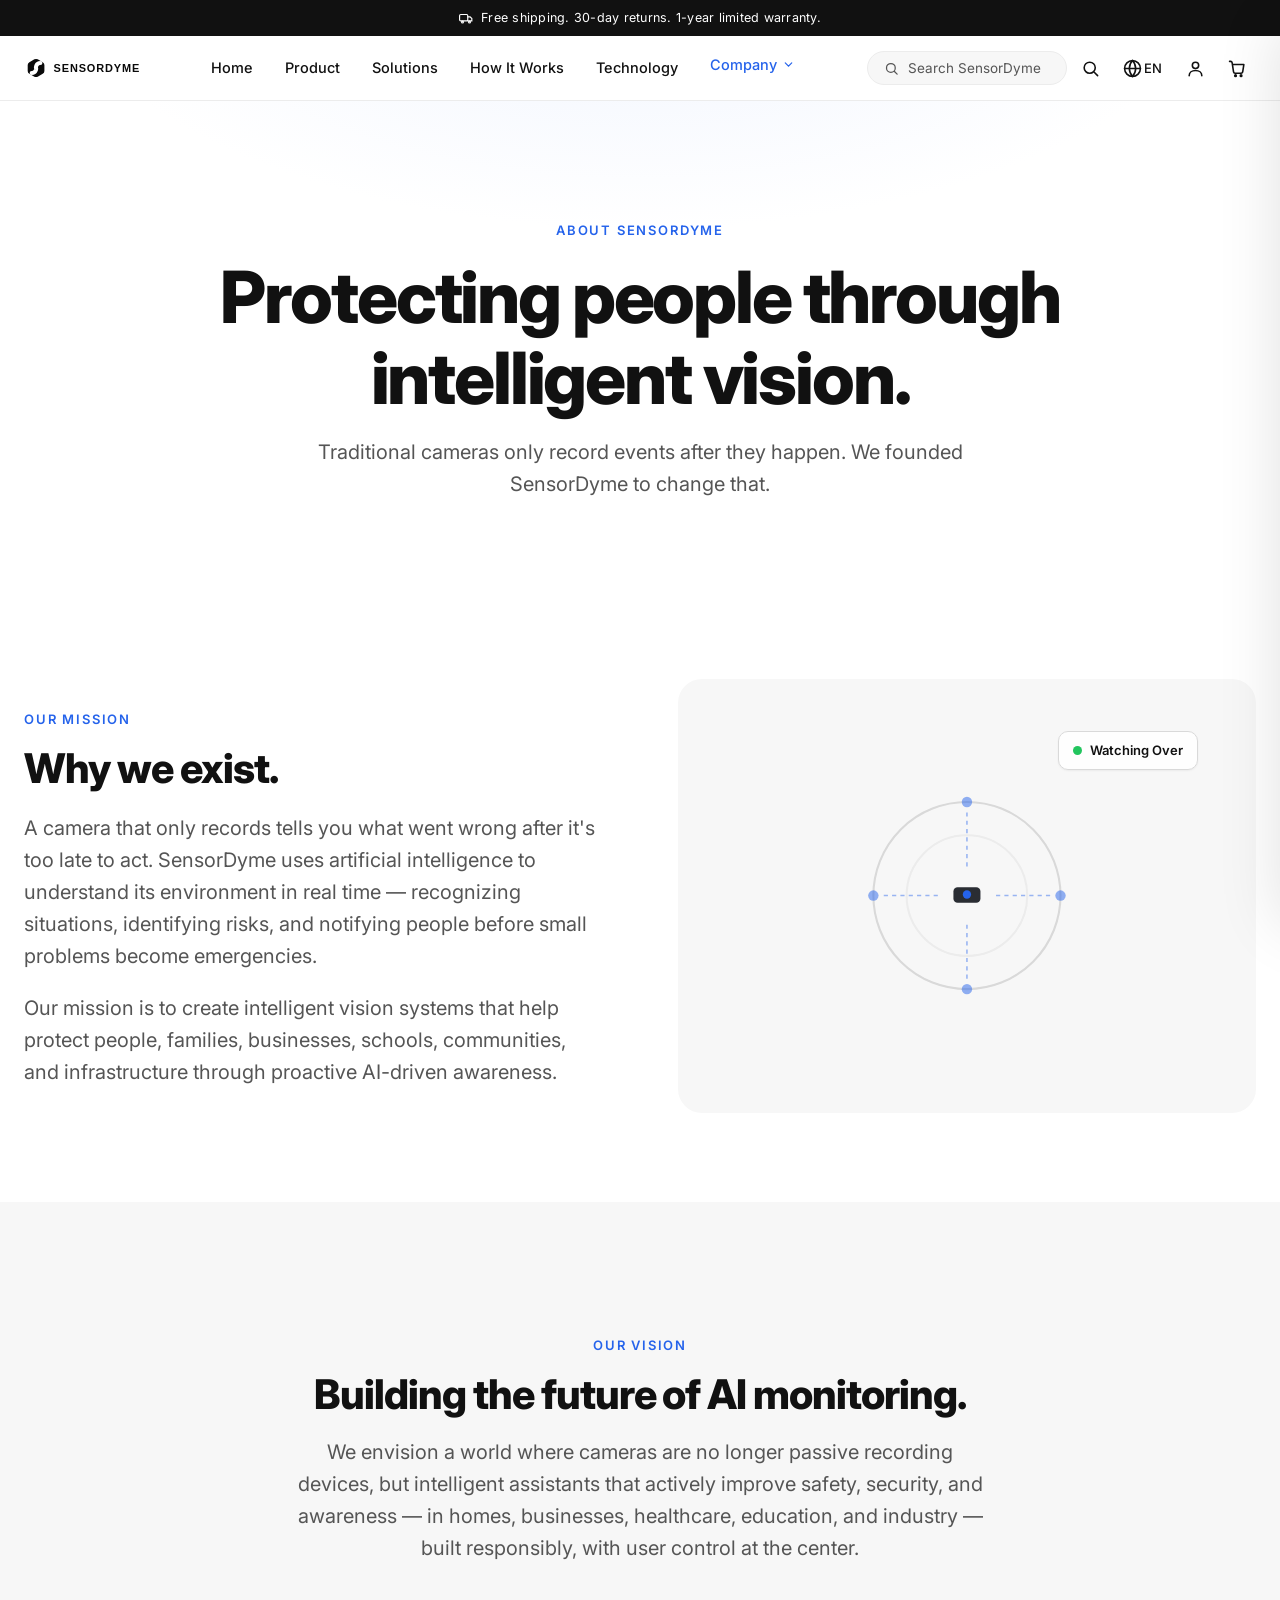
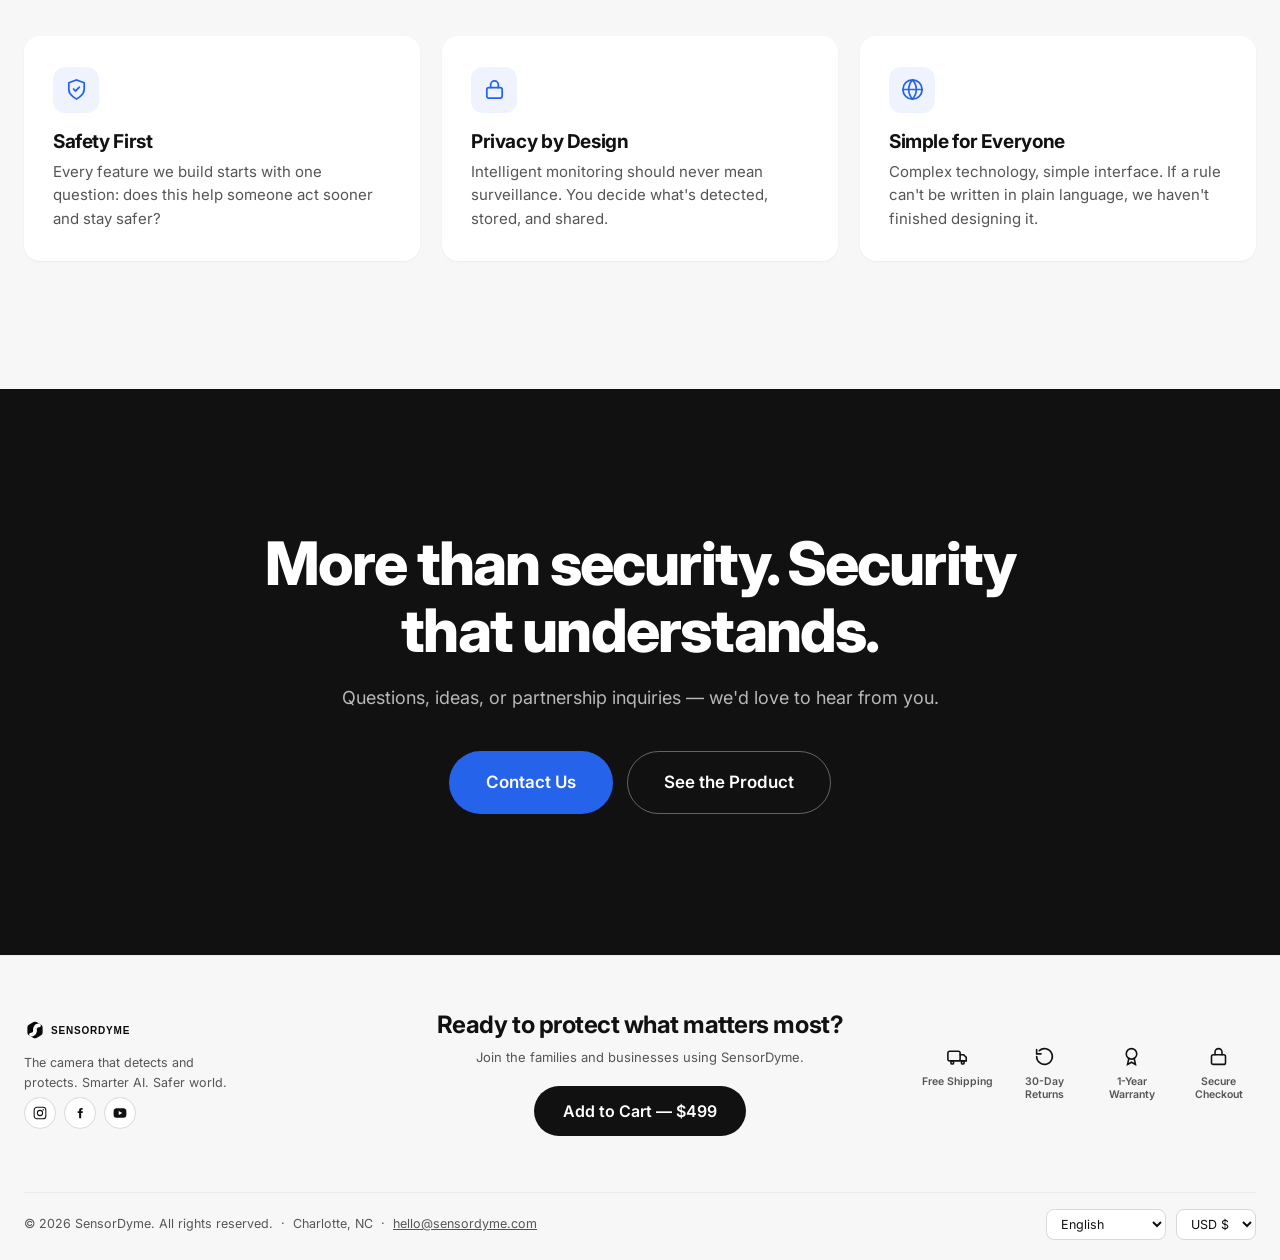
==== about.html @ e4edf5e0 "www" ====
<!doctype html>
<html lang="en">
<head>
<meta charset="UTF-8">
<meta name="viewport" content="width=device-width, initial-scale=1">
<title>About — SensorDyme</title>
<meta name="description" content="SensorDyme's mission: protecting people through intelligent vision. Why we exist, the problems we solve, and our vision for safer environments powered by AI.">
<meta name="theme-color" content="#FFFFFF">
<link rel="icon" href="assets/logo-mark.svg" type="image/svg+xml">
<link rel="preconnect" href="https://fonts.googleapis.com">
<link rel="preconnect" href="https://fonts.gstatic.com" crossorigin>
<link href="https://fonts.googleapis.com/css2?family=Inter:wght@400;500;600;700;800&display=swap" rel="stylesheet">
<link rel="stylesheet" href="css/style.css">
</head>
<body>

<a class="skip-link" href="#main">Skip to content</a>

<header class="nav" id="nav">
  <div class="announce">
    <svg viewBox="0 0 24 24" fill="none" stroke="currentColor" stroke-width="2" stroke-linecap="round"><rect x="1" y="6" width="14" height="11" rx="2"/><path d="M15 10h4l3 3v4h-7"/><circle cx="6" cy="19" r="1.6"/><circle cx="18" cy="19" r="1.6"/></svg>
    <span>Free shipping. 30-day returns. 1-year limited warranty.</span>
  </div>
  <div class="container nav__inner">
    <a class="nav__logo" href="index.html" aria-label="SensorDyme home"><img src="assets/logo.svg" alt="SensorDyme"></a>
    <nav class="nav__links" aria-label="Primary">
      <a class="nav__link" href="index.html">Home</a>
      <a class="nav__link" href="product.html">Product</a>
      <a class="nav__link" href="solutions.html">Solutions</a>
      <a class="nav__link" href="index.html#how-it-works">How It Works</a>
      <a class="nav__link" href="product.html#technology">Technology</a>
      <div class="dropdown">
        <button class="nav__link is-active" type="button" aria-haspopup="true" aria-expanded="false">Company
          <svg viewBox="0 0 24 24" fill="none" stroke="currentColor" stroke-width="2.2" stroke-linecap="round"><path d="m6 9 6 6 6-6"/></svg>
        </button>
        <div class="dropdown__menu" role="menu">
          <a href="about.html" role="menuitem">About</a>
          <a href="mailto:hello@sensordyme.com" role="menuitem">Contact</a>
          <span>Careers — coming soon</span>
          <span>Press — coming soon</span>
        </div>
      </div>
    </nav>
    <div class="nav__actions">
      <button class="nav-search" id="navSearchField" type="button" aria-label="Search SensorDyme">
        <svg viewBox="0 0 24 24" fill="none" stroke="currentColor" stroke-width="2" stroke-linecap="round"><circle cx="11" cy="11" r="7"/><path d="m21 21-4.3-4.3"/></svg>
        Search SensorDyme
      </button>
      <button class="icon-btn" id="searchOpen" aria-label="Search" title="Search (Ctrl+K)">
        <svg viewBox="0 0 24 24" fill="none" stroke="currentColor" stroke-width="2" stroke-linecap="round"><circle cx="11" cy="11" r="7"/><path d="m21 21-4.3-4.3"/></svg>
      </button>
      <div class="nav__lang-wrap">
        <button class="icon-btn" id="langBtn" style="width:auto;padding:0 10px;border-radius:999px" aria-label="Choose language" aria-haspopup="true" aria-expanded="false">
          <svg viewBox="0 0 24 24" fill="none" stroke="currentColor" stroke-width="2" stroke-linecap="round"><circle cx="12" cy="12" r="10"/><path d="M2 12h20"/><path d="M12 2a15.3 15.3 0 0 1 4 10 15.3 15.3 0 0 1-4 10 15.3 15.3 0 0 1-4-10 15.3 15.3 0 0 1 4-10z"/></svg>
          <span class="nav__lang-label" id="langLabel">EN</span>
        </button>
        <div class="lang-menu" id="langMenu" role="menu"></div>
      </div>
      <a class="icon-btn" href="mailto:hello@sensordyme.com?subject=Account%20Access" aria-label="Account" title="Sign in — coming soon">
        <svg viewBox="0 0 24 24" fill="none" stroke="currentColor" stroke-width="2" stroke-linecap="round"><circle cx="12" cy="8" r="4"/><path d="M4 21c0-4 3.6-6.5 8-6.5s8 2.5 8 6.5"/></svg>
      </a>
      <button class="icon-btn" id="cartOpen" aria-label="Shopping cart">
        <svg viewBox="0 0 24 24" fill="none" stroke="currentColor" stroke-width="2" stroke-linecap="round" stroke-linejoin="round"><path d="M6 7h14l-1.5 9.5a2 2 0 0 1-2 1.5H9a2 2 0 0 1-2-1.7L5.2 4.6A2 2 0 0 0 3.3 3H2"/><circle cx="9.5" cy="21" r="1"/><circle cx="16.5" cy="21" r="1"/></svg>
        <span class="cart-count" id="cartCount">0</span>
      </button>
      <button class="nav__toggle" aria-expanded="false" aria-controls="navMobile" aria-label="Toggle menu"><span></span><span></span><span></span></button>
    </div>
  </div>
  <div class="nav__mobile" id="navMobile">
    <div class="container nav__mobile-inner">
      <a class="nav__link" href="index.html">Home</a>
      <a class="nav__link" href="product.html">Product</a>
      <a class="nav__link" href="solutions.html">Solutions</a>
      <a class="nav__link" href="index.html#how-it-works">How It Works</a>
      <a class="nav__link" href="product.html#technology">Technology</a>
      <a class="nav__link" href="about.html">About</a>
      <button class="btn btn--primary" data-add-to-cart>Add to Cart — $499</button>
    </div>
  </div>
</header>

<!-- Search overlay -->
<div class="search-overlay" id="searchOverlay" role="dialog" aria-modal="true" aria-label="Search">
  <button class="icon-btn search-close" id="searchClose" aria-label="Close search">
    <svg viewBox="0 0 24 24" fill="none" stroke="currentColor" stroke-width="2" stroke-linecap="round"><path d="M18 6 6 18M6 6l12 12"/></svg>
  </button>
  <div class="search-box">
    <div class="search-box__field">
      <svg viewBox="0 0 24 24" fill="none" stroke="currentColor" stroke-width="2" stroke-linecap="round"><circle cx="11" cy="11" r="7"/><path d="m21 21-4.3-4.3"/></svg>
      <input type="search" id="searchInput" placeholder="Search SensorDyme" autocomplete="off">
    </div>
    <p class="search-box__hint">Tip: press <kbd>Ctrl</kbd> + <kbd>K</kbd> anywhere to search, <kbd>Esc</kbd> to close.</p>
    <div class="search-results" id="searchResults"></div>
  </div>
</div>

<!-- Cart drawer -->
<div class="cart-backdrop" id="cartBackdrop"></div>
<aside class="cart-drawer" id="cartDrawer" role="dialog" aria-modal="true" aria-label="Shopping cart">
  <div class="cart-drawer__head">
    <h2>Your Cart</h2>
    <button class="icon-btn" id="cartClose" aria-label="Close cart">
      <svg viewBox="0 0 24 24" fill="none" stroke="currentColor" stroke-width="2" stroke-linecap="round"><path d="M18 6 6 18M6 6l12 12"/></svg>
    </button>
  </div>
  <div class="cart-drawer__body" id="cartBody"></div>
  <div class="cart-drawer__foot" id="cartFoot"></div>
</aside>

<main id="main">

  <section class="page-hero">
    <div class="container">
      <span class="eyebrow">About SensorDyme</span>
      <h1 class="display">Protecting people through intelligent&nbsp;vision.</h1>
      <p class="section-sub" style="margin-inline:auto">Traditional cameras only record events after they happen. We founded SensorDyme to change that.</p>
    </div>
  </section>

  <section class="section section--tight" id="mission">
    <div class="container split">
      <div class="fade-up">
        <span class="eyebrow">Our Mission</span>
        <h2 class="section-title" style="font-size:clamp(28px,3.2vw,42px)">Why we exist.</h2>
        <p class="section-sub">A camera that only records tells you what went wrong after it's too late to act. SensorDyme uses artificial intelligence to understand its environment in real time — recognizing situations, identifying risks, and notifying people before small problems become emergencies.</p>
        <p class="section-sub">Our mission is to create intelligent vision systems that help protect people, families, businesses, schools, communities, and infrastructure through proactive AI-driven awareness.</p>
      </div>
      <div class="split__media fade-up">
        <div class="scene-ph">
          <svg viewBox="0 0 400 280" fill="none" aria-hidden="true">
            <circle cx="200" cy="140" r="90" stroke="#D9D9D9" stroke-width="2"/>
            <circle cx="200" cy="140" r="58" stroke="#ECECEC" stroke-width="2"/>
            <rect x="187" y="132" width="26" height="15" rx="4" fill="#2A2D33"/>
            <circle cx="200" cy="139" r="4" fill="#2563EB"/>
            <circle cx="200" cy="50" r="5" fill="#2563EB" opacity="0.5"/>
            <circle cx="290" cy="140" r="5" fill="#2563EB" opacity="0.5"/>
            <circle cx="200" cy="230" r="5" fill="#2563EB" opacity="0.5"/>
            <circle cx="110" cy="140" r="5" fill="#2563EB" opacity="0.5"/>
            <path d="M200 60v55M280 140h-55M200 220v-55M120 140h55" stroke="#2563EB" stroke-width="1.5" stroke-dasharray="4 4" opacity="0.45"/>
          </svg>
          <span class="scene-ph__chip" style="top:12%;right:10%"><span class="ai-chip__dot"></span> Watching Over</span>
        </div>
      </div>
    </div>
  </section>

  <section class="section section--alt" id="vision">
    <div class="container">
      <div class="section-header section-header--center fade-up">
        <span class="eyebrow">Our Vision</span>
        <h2 class="section-title" style="font-size:clamp(28px,3.2vw,42px)">Building the future of AI&nbsp;monitoring.</h2>
        <p class="section-sub">We envision a world where cameras are no longer passive recording devices, but intelligent assistants that actively improve safety, security, and awareness — in homes, businesses, healthcare, education, and industry — built responsibly, with user control at the center.</p>
      </div>
      <div class="grid grid--3" data-stagger>
        <article class="card fade-up">
          <div class="card__icon"><svg viewBox="0 0 24 24" fill="none" stroke="currentColor" stroke-width="1.8" stroke-linecap="round"><path d="M12 22s8-4 8-10V5l-8-3-8 3v7c0 6 8 10 8 10Z"/><path d="m9 11.5 2 2 4-4"/></svg></div>
          <h3>Safety First</h3>
          <p>Every feature we build starts with one question: does this help someone act sooner and stay safer?</p>
        </article>
        <article class="card fade-up">
          <div class="card__icon"><svg viewBox="0 0 24 24" fill="none" stroke="currentColor" stroke-width="1.8" stroke-linecap="round"><rect x="4" y="10" width="16" height="11" rx="2"/><path d="M8 10V7a4 4 0 0 1 8 0v3"/></svg></div>
          <h3>Privacy by Design</h3>
          <p>Intelligent monitoring should never mean surveillance. You decide what's detected, stored, and shared.</p>
        </article>
        <article class="card fade-up">
          <div class="card__icon"><svg viewBox="0 0 24 24" fill="none" stroke="currentColor" stroke-width="1.8" stroke-linecap="round"><circle cx="12" cy="12" r="10"/><path d="M2 12h20M12 2a15.3 15.3 0 0 1 4 10 15.3 15.3 0 0 1-4 10 15.3 15.3 0 0 1-4-10 15.3 15.3 0 0 1 4-10z"/></svg></div>
          <h3>Simple for Everyone</h3>
          <p>Complex technology, simple interface. If a rule can't be written in plain language, we haven't finished designing it.</p>
        </article>
      </div>
    </div>
  </section>

  <section class="final-cta">
    <div class="container">
      <h2 class="fade-up">More than security. Security that&nbsp;understands.</h2>
      <p class="fade-up">Questions, ideas, or partnership inquiries — we'd love to hear from you.</p>
      <div class="final-cta__actions fade-up">
        <a class="btn btn--primary btn--lg" href="mailto:hello@sensordyme.com">Contact Us</a>
        <a class="btn btn--outline btn--lg" href="product.html">See the Product</a>
      </div>
    </div>
  </section>

</main>

<footer class="footer2">
  <div class="container">
    <div class="footer2__main">
      <div class="footer2__brand">
        <img src="assets/logo.svg" alt="SensorDyme">
        <p>The camera that detects and protects. Smarter AI. Safer world.</p>
        <div class="footer2__social">
          <a href="https://www.instagram.com/sensordyme/" target="_blank" rel="noopener" aria-label="Instagram">
            <svg viewBox="0 0 24 24" fill="none" stroke="currentColor" stroke-width="1.8"><rect x="2" y="2" width="20" height="20" rx="5"/><circle cx="12" cy="12" r="4.5"/><circle cx="17.5" cy="6.5" r="1.2" fill="currentColor" stroke="none"/></svg>
          </a>
          <a href="https://www.facebook.com/profile.php?id=61591910370340" target="_blank" rel="noopener" aria-label="Facebook">
            <svg viewBox="0 0 24 24" fill="currentColor"><path d="M14 9h3l-.5 3H14v9h-3.5v-9H8V9h2.5V7.3C10.5 4.9 11.9 3.5 14.2 3.5c1 0 2 .1 2.3.2v2.8H15c-1 0-1 .5-1 1.3V9z"/></svg>
          </a>
          <a href="#" aria-label="YouTube (coming soon)" title="Coming soon" onclick="return false">
            <svg viewBox="0 0 24 24" fill="currentColor"><path d="M23 12s0-3.8-.5-5.5a2.8 2.8 0 0 0-2-2C18.8 4 12 4 12 4s-6.8 0-8.5.5a2.8 2.8 0 0 0-2 2C1 8.2 1 12 1 12s0 3.8.5 5.5a2.8 2.8 0 0 0 2 2c1.7.5 8.5.5 8.5.5s6.8 0 8.5-.5a2.8 2.8 0 0 0 2-2c.5-1.7.5-5.5.5-5.5zM9.8 15.5v-7l6 3.5-6 3.5z"/></svg>
          </a>
        </div>
      </div>
      <div class="footer2__cta">
        <h3>Ready to protect what matters most?</h3>
        <p>Join the families and businesses using SensorDyme.</p>
        <button class="btn btn--dark" data-add-to-cart>Add to Cart — $499</button>
      </div>
      <div class="perks">
        <div><svg viewBox="0 0 24 24" fill="none" stroke="currentColor" stroke-width="1.8" stroke-linecap="round"><rect x="1" y="6" width="14" height="11" rx="2"/><path d="M15 10h4l3 3v4h-7"/><circle cx="6" cy="19" r="1.6"/><circle cx="18" cy="19" r="1.6"/></svg> Free Shipping</div>
        <div><svg viewBox="0 0 24 24" fill="none" stroke="currentColor" stroke-width="1.8" stroke-linecap="round"><path d="M3 12a9 9 0 1 0 3-6.7"/><path d="M3 4v5h5"/></svg> 30-Day Returns</div>
        <div><svg viewBox="0 0 24 24" fill="none" stroke="currentColor" stroke-width="1.8" stroke-linecap="round"><circle cx="12" cy="9" r="6"/><path d="m9 14-1.5 7L12 18.5 16.5 21 15 14"/></svg> 1-Year Warranty</div>
        <div><svg viewBox="0 0 24 24" fill="none" stroke="currentColor" stroke-width="1.8" stroke-linecap="round"><rect x="4" y="10" width="16" height="11" rx="2"/><path d="M8 10V7a4 4 0 0 1 8 0v3"/></svg> Secure Checkout</div>
      </div>
    </div>
    <div class="footer2__bottom">
      <span>&copy; 2026 SensorDyme. All rights reserved. &nbsp;·&nbsp; Charlotte, NC &nbsp;·&nbsp; <a href="mailto:hello@sensordyme.com" style="text-decoration:underline">hello@sensordyme.com</a></span>
      <div class="footer2__selects">
        <select id="footerLang" aria-label="Language"></select>
        <select aria-label="Currency"><option>USD $</option></select>
      </div>
    </div>
  </div>
</footer>

<script src="js/main.js"></script>
</body>
</html>
---- css/style.css ----
/* ============================================================
   SensorDyme — Design System
   White, minimal, Apple-inspired. Inter. Accent #2563EB.
   ============================================================ */

:root {
  --bg: #FFFFFF;
  --bg-alt: #F7F7F7;
  --gray-light: #ECECEC;
  --border: #D9D9D9;
  --text: #111111;
  --text-2: #555555;
  --accent: #2563EB;
  --accent-soft: rgba(37, 99, 235, 0.08);
  --success: #22C55E;
  --warning: #F59E0B;
  --danger: #EF4444;

  --font: 'Inter', 'SF Pro Display', 'Helvetica Neue', Arial, sans-serif;

  --radius-sm: 10px;
  --radius: 16px;
  --radius-lg: 24px;

  --shadow-sm: 0 1px 2px rgba(17, 17, 17, 0.05);
  --shadow: 0 10px 30px rgba(17, 17, 17, 0.08);
  --shadow-lg: 0 24px 60px rgba(17, 17, 17, 0.12);

  --nav-h: 100px; /* announcement bar (36px) + nav row (64px) */
  --container: 1240px;

  --ease: cubic-bezier(0.22, 1, 0.36, 1);
}

* { margin: 0; padding: 0; box-sizing: border-box; }

html { scroll-behavior: smooth; }

body {
  font-family: var(--font);
  background: var(--bg);
  color: var(--text);
  font-size: 18px;
  line-height: 1.6;
  -webkit-font-smoothing: antialiased;
  text-rendering: optimizeLegibility;
}

img, svg, video, canvas { max-width: 100%; display: block; }

a { color: inherit; text-decoration: none; }
a:focus-visible, button:focus-visible, input:focus-visible {
  outline: 2px solid var(--accent);
  outline-offset: 3px;
  border-radius: 4px;
}

button { font-family: inherit; cursor: pointer; }
input, select, textarea { font-family: inherit; font-size: 16px; }

.container {
  width: min(var(--container), 100% - 48px);
  margin-inline: auto;
}

.skip-link {
  position: absolute; left: -9999px; top: 0;
  background: var(--text); color: #fff;
  padding: 10px 18px; border-radius: 0 0 8px 0; z-index: 300;
}
.skip-link:focus { left: 0; }

/* ------------------------------------------------------------
   Typography
   ------------------------------------------------------------ */

h1, h2, h3, h4 { font-weight: 700; line-height: 1.12; letter-spacing: -0.02em; }

.display {
  font-size: clamp(44px, 6.5vw, 72px);
  font-weight: 800;
  letter-spacing: -0.03em;
}

.section-title {
  font-size: clamp(34px, 4.5vw, 56px);
  font-weight: 800;
  letter-spacing: -0.025em;
}

.section-sub {
  color: var(--text-2);
  font-size: clamp(17px, 1.6vw, 20px);
  max-width: 700px;
  margin-top: 18px;
}

.eyebrow {
  display: inline-block;
  font-size: 13px;
  font-weight: 600;
  letter-spacing: 0.14em;
  text-transform: uppercase;
  color: var(--accent);
  margin-bottom: 16px;
}

.section-header { max-width: 820px; margin-bottom: clamp(40px, 6vw, 72px); }
.section-header--center { margin-inline: auto; text-align: center; }
.section-header--center .section-sub { margin-inline: auto; }

/* ------------------------------------------------------------
   Buttons
   ------------------------------------------------------------ */

.btn {
  display: inline-flex;
  align-items: center;
  justify-content: center;
  gap: 8px;
  font-size: 16px;
  font-weight: 600;
  padding: 14px 28px;
  border-radius: 999px;
  border: 1.5px solid transparent;
  transition: transform 0.25s var(--ease), box-shadow 0.25s var(--ease), background 0.2s, color 0.2s;
  white-space: nowrap;
}

.btn--primary { background: var(--accent); color: #fff; }
.btn--primary:hover { transform: translateY(-2px) scale(1.015); box-shadow: 0 12px 28px rgba(37, 99, 235, 0.35); }

.btn--dark { background: var(--text); color: #fff; }
.btn--dark:hover { transform: translateY(-2px); box-shadow: var(--shadow); }

.btn--outline { border-color: var(--border); color: var(--text); background: transparent; }
.btn--outline:hover { border-color: var(--text); transform: translateY(-2px); }

.btn--lg { padding: 17px 36px; font-size: 17px; }
.btn--sm { padding: 9px 18px; font-size: 14px; }

/* ------------------------------------------------------------
   Loading screen
   ------------------------------------------------------------ */

.loader {
  position: fixed; inset: 0; z-index: 500;
  background: var(--bg);
  display: flex; flex-direction: column; align-items: center; justify-content: center; gap: 28px;
  transition: opacity 0.5s var(--ease), visibility 0.5s;
}
.loader.is-done { opacity: 0; visibility: hidden; pointer-events: none; }

.loader__logo {
  width: 180px; opacity: 0;
  animation: loaderLogo 1s var(--ease) forwards;
  position: relative;
}
@keyframes loaderLogo {
  from { opacity: 0; transform: scale(0.96); }
  to { opacity: 1; transform: scale(1); }
}

.loader__pulse {
  position: absolute; inset: -34px;
  border: 1.5px solid var(--accent);
  border-radius: 50%;
  opacity: 0;
  animation: loaderPulse 1.6s ease-out 0.4s infinite;
}
@keyframes loaderPulse {
  0% { transform: scale(0.5); opacity: 0.5; }
  100% { transform: scale(1.25); opacity: 0; }
}

.loader__bar {
  width: 180px; height: 2px; background: var(--gray-light);
  border-radius: 2px; overflow: hidden;
}
.loader__bar::after {
  content: ""; display: block; height: 100%; width: 100%;
  background: var(--accent);
  transform: translateX(-100%);
  animation: loaderFill 1.1s var(--ease) 0.15s forwards;
}
@keyframes loaderFill { to { transform: translateX(0); } }

/* ------------------------------------------------------------
   Navigation
   ------------------------------------------------------------ */

.nav {
  position: fixed; top: 0; left: 0; right: 0; z-index: 200;
  background: #fff;
  transition: transform 0.4s var(--ease), box-shadow 0.35s;
  border-bottom: 1px solid var(--gray-light);
}
.nav.is-scrolled { box-shadow: var(--shadow-sm); }
.nav.is-hidden { transform: translateY(-100%); }

.announce {
  height: 36px;
  background: #111111; color: #fff;
  display: flex; align-items: center; justify-content: center; gap: 8px;
  font-size: 12.5px; letter-spacing: 0.02em;
  padding: 0 16px; text-align: center;
}
.announce svg { width: 14px; height: 14px; flex-shrink: 0; }

.nav__inner {
  height: 64px;
  display: flex; align-items: center; gap: 20px;
}

.nav__logo { display: flex; align-items: center; gap: 10px; font-weight: 700; font-size: 17px; letter-spacing: -0.01em; }

/* Inline nav search field (opens the overlay) */
.nav-search {
  display: flex; align-items: center; gap: 9px;
  background: var(--bg-alt); border: 1px solid var(--gray-light);
  border-radius: 999px; padding: 8px 16px;
  font-size: 13.5px; color: var(--text-2);
  min-width: 200px; cursor: pointer; border-inline: 1px solid var(--gray-light);
  transition: border-color 0.2s, background 0.2s;
}
.nav-search:hover { border-color: var(--border); background: #fff; }
.nav-search svg { width: 15px; height: 15px; flex-shrink: 0; }

/* Dropdown (Company) */
.dropdown { position: relative; }
.dropdown > .nav__link { display: inline-flex; align-items: center; gap: 5px; background: none; border: none; }
.dropdown > .nav__link svg { width: 13px; height: 13px; transition: transform 0.2s; }
.dropdown.is-open > .nav__link svg { transform: rotate(180deg); }
.dropdown__menu {
  position: absolute; top: calc(100% + 8px); left: 0;
  background: #fff; border: 1px solid var(--border); border-radius: var(--radius-sm);
  box-shadow: var(--shadow); padding: 8px; min-width: 180px;
  display: none; z-index: 210;
}
.dropdown.is-open .dropdown__menu { display: block; }
.dropdown__menu a, .dropdown__menu span {
  display: block; padding: 9px 12px; border-radius: 8px; font-size: 14px;
}
.dropdown__menu a:hover { background: var(--bg-alt); }
.dropdown__menu span { color: var(--text-2); cursor: default; }

.nav__lang-label { font-size: 13px; font-weight: 500; margin-left: 2px; }

.nav__logo img { height: 24px; width: auto; }

.nav__links {
  display: flex; gap: 6px;
  margin-inline: auto;
}
.nav__link {
  font-size: 14.5px; font-weight: 500; color: var(--text);
  padding: 8px 13px; border-radius: 999px;
  transition: background 0.2s, color 0.2s;
}
.nav__link:hover { background: var(--gray-light); }
.nav__link.is-active { color: var(--accent); }

.nav__actions { display: flex; align-items: center; gap: 4px; }

.icon-btn {
  display: inline-flex; align-items: center; justify-content: center;
  width: 38px; height: 38px; border-radius: 50%;
  border: none; background: transparent; color: var(--text);
  transition: background 0.2s;
  position: relative;
}
.icon-btn:hover { background: var(--gray-light); }
.icon-btn svg { width: 19px; height: 19px; }

.cart-count {
  position: absolute; top: 2px; right: 0;
  min-width: 16px; height: 16px; padding: 0 4px;
  background: var(--accent); color: #fff;
  font-size: 10.5px; font-weight: 700; line-height: 16px;
  border-radius: 999px; text-align: center;
  display: none;
}
.cart-count.is-visible { display: block; }

.nav__cta { margin-left: 8px; }

.nav__toggle {
  display: none;
  flex-direction: column; gap: 5px;
  background: none; border: none; padding: 10px;
}
.nav__toggle span { width: 20px; height: 2px; background: var(--text); border-radius: 2px; transition: 0.25s var(--ease); }
.nav__toggle[aria-expanded="true"] span:nth-child(1) { transform: translateY(7px) rotate(45deg); }
.nav__toggle[aria-expanded="true"] span:nth-child(2) { opacity: 0; }
.nav__toggle[aria-expanded="true"] span:nth-child(3) { transform: translateY(-7px) rotate(-45deg); }

.nav__mobile {
  display: none;
  background: rgba(255, 255, 255, 0.96);
  -webkit-backdrop-filter: blur(18px);
  backdrop-filter: blur(18px);
  border-bottom: 1px solid var(--border);
}
.nav__mobile.is-open { display: block; }
.nav__mobile-inner { display: flex; flex-direction: column; gap: 4px; padding: 16px 0 24px; }
.nav__mobile-inner .nav__link { padding: 12px 14px; font-size: 16px; }
.nav__mobile-inner .btn { margin-top: 12px; align-self: flex-start; }

/* Language dropdown */
.lang-menu {
  position: absolute; top: calc(100% + 10px); right: 0;
  background: #fff; border: 1px solid var(--border); border-radius: var(--radius-sm);
  box-shadow: var(--shadow); padding: 8px;
  display: none;
  max-height: 340px; overflow-y: auto;
  width: 210px; z-index: 210;
}
.lang-menu.is-open { display: block; }
.lang-menu button {
  display: flex; justify-content: space-between; align-items: center;
  width: 100%; text-align: left;
  padding: 9px 12px; border: none; background: none;
  font-size: 14px; border-radius: 8px; color: var(--text);
}
.lang-menu button:hover { background: var(--bg-alt); }
.lang-menu button.is-active { color: var(--accent); font-weight: 600; }
.lang-menu__note {
  font-size: 12px; color: var(--text-2);
  padding: 8px 12px 4px; border-top: 1px solid var(--gray-light); margin-top: 6px;
}
.nav__lang-wrap { position: relative; }

/* ------------------------------------------------------------
   Search overlay
   ------------------------------------------------------------ */

.search-overlay {
  position: fixed; inset: 0; z-index: 400;
  background: rgba(255, 255, 255, 0.92);
  -webkit-backdrop-filter: blur(24px);
  backdrop-filter: blur(24px);
  display: none;
  padding-top: 14vh;
}
.search-overlay.is-open { display: block; }

.search-box { width: min(680px, 100% - 48px); margin-inline: auto; }

.search-box__field {
  display: flex; align-items: center; gap: 14px;
  border-bottom: 2px solid var(--text);
  padding-bottom: 14px;
}
.search-box__field svg { width: 22px; height: 22px; color: var(--text-2); flex-shrink: 0; }
.search-box__field input {
  flex: 1; border: none; background: none; outline: none;
  font-size: clamp(22px, 3.5vw, 32px); font-weight: 600; color: var(--text);
}
.search-box__field input::placeholder { color: var(--border); }

.search-box__hint { margin-top: 14px; font-size: 13px; color: var(--text-2); }
.search-box__hint kbd {
  background: var(--gray-light); border-radius: 5px; padding: 2px 7px;
  font-family: inherit; font-size: 12px;
}

.search-results { margin-top: 34px; display: flex; flex-direction: column; gap: 10px; }
.search-results__label {
  font-size: 12px; font-weight: 600; letter-spacing: 0.1em;
  text-transform: uppercase; color: var(--text-2); margin-bottom: 4px;
}
.search-result {
  display: flex; align-items: center; gap: 16px;
  background: #fff; border: 1px solid var(--border);
  border-radius: var(--radius-sm); padding: 16px 20px;
  transition: border-color 0.2s, box-shadow 0.2s, transform 0.2s;
}
.search-result:hover { border-color: var(--accent); box-shadow: var(--shadow-sm); transform: translateY(-1px); }
.search-result strong { display: block; font-size: 16px; }
.search-result span { font-size: 14px; color: var(--text-2); }
.search-result__icon {
  width: 42px; height: 42px; border-radius: 10px; flex-shrink: 0;
  background: var(--accent-soft); color: var(--accent);
  display: flex; align-items: center; justify-content: center;
}
.search-result__icon svg { width: 22px; height: 22px; }
.search-empty { color: var(--text-2); font-size: 15px; padding: 8px 2px; }

.search-close {
  position: absolute; top: 24px; right: 28px;
}

/* ------------------------------------------------------------
   Cart drawer
   ------------------------------------------------------------ */

.cart-backdrop {
  position: fixed; inset: 0; z-index: 390;
  background: rgba(17, 17, 17, 0.28);
  opacity: 0; visibility: hidden;
  transition: opacity 0.3s, visibility 0.3s;
}
.cart-backdrop.is-open { opacity: 1; visibility: visible; }

.cart-drawer {
  position: fixed; top: 0; right: 0; bottom: 0; z-index: 395;
  width: min(420px, 100vw);
  background: #fff;
  box-shadow: var(--shadow-lg);
  transform: translateX(100%);
  transition: transform 0.4s var(--ease);
  display: flex; flex-direction: column;
}
.cart-drawer.is-open { transform: translateX(0); }

.cart-drawer__head {
  display: flex; align-items: center; justify-content: space-between;
  padding: 22px 26px; border-bottom: 1px solid var(--gray-light);
}
.cart-drawer__head h2 { font-size: 20px; }

.cart-drawer__body { flex: 1; overflow-y: auto; padding: 26px; }

.cart-empty { text-align: center; padding: 48px 12px; color: var(--text-2); font-size: 16px; }
.cart-empty svg { width: 44px; height: 44px; margin: 0 auto 16px; color: var(--border); }

.cart-item { display: flex; gap: 16px; align-items: center; }
.cart-item__img {
  width: 76px; height: 76px; border-radius: var(--radius-sm);
  background: var(--bg-alt); flex-shrink: 0;
  display: flex; align-items: center; justify-content: center;
}
.cart-item__img svg { width: 44px; height: 44px; }
.cart-item__info { flex: 1; }
.cart-item__info strong { font-size: 15.5px; display: block; }
.cart-item__info span { font-size: 14px; color: var(--text-2); }

.qty {
  display: inline-flex; align-items: center; gap: 2px;
  border: 1px solid var(--border); border-radius: 999px;
  margin-top: 8px;
}
.qty button {
  width: 28px; height: 28px; border: none; background: none;
  font-size: 15px; color: var(--text); border-radius: 50%;
}
.qty button:hover { background: var(--gray-light); }
.qty span { min-width: 24px; text-align: center; font-size: 14px; font-weight: 600; }

.cart-drawer__foot { border-top: 1px solid var(--gray-light); padding: 22px 26px; }
.cart-line { display: flex; justify-content: space-between; font-size: 14.5px; color: var(--text-2); padding: 3px 0; }
.cart-line--total { font-size: 17px; font-weight: 700; color: var(--text); padding-top: 10px; }
.cart-drawer__foot .btn { width: 100%; margin-top: 16px; }
.cart-note { font-size: 12.5px; color: var(--text-2); text-align: center; margin-top: 12px; }

/* ------------------------------------------------------------
   Hero
   ------------------------------------------------------------ */

.hero {
  position: relative;
  min-height: 100svh;
  display: flex; flex-direction: column;
  align-items: center; justify-content: center;
  text-align: center;
  padding: calc(var(--nav-h) + 40px) 24px 80px;
  overflow: hidden;
  background:
    radial-gradient(1100px 520px at 50% -8%, #EEF3FE 0%, rgba(255,255,255,0) 60%),
    radial-gradient(900px 480px at 50% 108%, var(--bg-alt) 0%, rgba(255,255,255,0) 62%),
    var(--bg);
}

.hero__title {
  font-size: clamp(42px, 7vw, 76px);
  font-weight: 800;
  letter-spacing: -0.035em;
  line-height: 1.05;
  max-width: 900px;
}
.hero__title .w {
  display: inline-block; opacity: 0; transform: translateY(14px);
  animation: wordIn 0.7s var(--ease) forwards;
}
@keyframes wordIn { to { opacity: 1; transform: translateY(0); } }

.hero__sub {
  max-width: 700px;
  margin-top: 22px;
  color: var(--text-2);
  font-size: clamp(17px, 1.8vw, 21px);
  opacity: 0;
  animation: wordIn 0.8s var(--ease) 0.9s forwards;
}

.hero__actions {
  display: flex; gap: 14px; margin-top: 34px; flex-wrap: wrap; justify-content: center;
  opacity: 0;
  animation: wordIn 0.8s var(--ease) 1.1s forwards;
}

.hero__stage {
  position: relative;
  width: min(860px, 100%);
  height: clamp(300px, 42vw, 460px);
  margin-top: 12px;
}

.hero__canvas, .hero__fallback {
  position: absolute; inset: 0;
  width: 100%; height: 100%;
}
.hero__fallback { display: flex; align-items: center; justify-content: center; }
.hero__fallback svg { width: min(420px, 80%); height: auto; }

.hero__shadow {
  position: absolute; left: 50%; bottom: 8%;
  width: 46%; height: 36px;
  transform: translateX(-50%);
  background: radial-gradient(ellipse at center, rgba(17,17,17,0.16) 0%, rgba(17,17,17,0) 70%);
  filter: blur(4px);
  animation: shadowBreath 6s ease-in-out infinite;
}
@keyframes shadowBreath {
  0%, 100% { transform: translateX(-50%) scaleX(1); opacity: 1; }
  50% { transform: translateX(-50%) scaleX(0.92); opacity: 0.8; }
}

/* Floating AI detection cards */
.ai-chip {
  position: absolute;
  display: flex; align-items: center; gap: 10px;
  background: rgba(255, 255, 255, 0.78);
  -webkit-backdrop-filter: blur(14px);
  backdrop-filter: blur(14px);
  border: 1px solid rgba(217, 217, 217, 0.8);
  border-radius: 14px;
  box-shadow: var(--shadow);
  padding: 12px 18px;
  font-size: 14px; font-weight: 600;
  opacity: 0;
  transition: opacity 0.6s var(--ease), transform 0.6s var(--ease);
  transform: translateY(10px);
  white-space: nowrap;
}
.ai-chip.is-live { opacity: 1; transform: translateY(0); }
.ai-chip__dot {
  width: 9px; height: 9px; border-radius: 50%; background: var(--success);
  box-shadow: 0 0 0 0 rgba(34, 197, 94, 0.5);
  animation: dotPulse 1.8s ease-out infinite;
  flex-shrink: 0;
}
@keyframes dotPulse {
  0% { box-shadow: 0 0 0 0 rgba(34, 197, 94, 0.45); }
  100% { box-shadow: 0 0 0 9px rgba(34, 197, 94, 0); }
}
.ai-chip small { display: block; font-size: 11.5px; font-weight: 500; color: var(--text-2); }

.ai-chip--1 { top: 8%; left: 2%; }
.ai-chip--2 { top: 44%; right: 0%; }
.ai-chip--3 { bottom: 12%; left: 8%; }

/* Phone notification mockup */
.hero-phone {
  position: absolute; right: -2%; top: -6%;
  width: 232px;
  background: #fff;
  border: 1px solid var(--border);
  border-radius: 28px;
  box-shadow: var(--shadow-lg);
  padding: 14px 12px 18px;
  transform: rotate(4deg) translateY(16px);
  opacity: 0;
  transition: opacity 0.8s var(--ease) 0.4s, transform 0.8s var(--ease) 0.4s;
}
.hero-phone.is-live { opacity: 1; transform: rotate(4deg) translateY(0); }
.hero-phone__notch { width: 74px; height: 7px; background: var(--gray-light); border-radius: 999px; margin: 0 auto 14px; }

.hero-notif {
  background: var(--bg-alt);
  border-radius: 14px;
  padding: 12px 14px;
  text-align: left;
  transition: opacity 0.35s, transform 0.35s var(--ease);
}
.hero-notif.is-swapping { opacity: 0; transform: translateY(-6px); }
.hero-notif__app {
  display: flex; align-items: center; gap: 7px;
  font-size: 11px; font-weight: 600; letter-spacing: 0.04em; color: var(--text-2);
  text-transform: uppercase; margin-bottom: 7px;
}
.hero-notif__app img { width: 14px; height: 14px; }
.hero-notif strong { display: block; font-size: 14px; }
.hero-notif span { font-size: 12.5px; color: var(--text-2); }

.hero__scroll {
  position: absolute; bottom: 26px; left: 50%;
  transform: translateX(-50%);
  color: var(--text-2);
  display: flex; flex-direction: column; align-items: center; gap: 6px;
  font-size: 12px; letter-spacing: 0.12em; text-transform: uppercase;
}
.hero__scroll svg { width: 18px; height: 18px; animation: scrollBob 1.8s ease-in-out infinite; }
@keyframes scrollBob { 0%, 100% { transform: translateY(0); } 50% { transform: translateY(6px); } }

/* ------------------------------------------------------------
   Sections
   ------------------------------------------------------------ */

.section { padding: clamp(80px, 10vw, 140px) 0; }
.section--alt { background: var(--bg-alt); }
.section--tight { padding: clamp(56px, 7vw, 90px) 0; }

/* Stats strip */
.stats { border-block: 1px solid var(--gray-light); }
.stats__list {
  list-style: none;
  display: grid; grid-template-columns: repeat(4, 1fr);
  gap: 28px;
  padding: clamp(40px, 5vw, 64px) 0;
}
.stats__item { text-align: center; }
.stats__value { font-size: clamp(26px, 3vw, 38px); font-weight: 800; letter-spacing: -0.02em; }
.stats__label { font-size: 14px; color: var(--text-2); margin-top: 6px; }

/* Split layout */
.split {
  display: grid; grid-template-columns: 1fr 1fr;
  gap: clamp(40px, 6vw, 90px);
  align-items: center;
}
.split--reverse > *:first-child { order: 2; }
.split__media {
  border-radius: var(--radius-lg);
  overflow: hidden;
  background: var(--bg-alt);
  aspect-ratio: 4 / 3;
  display: flex; align-items: center; justify-content: center;
  position: relative;
}
.split__actions { display: flex; gap: 14px; margin-top: 30px; flex-wrap: wrap; }
.split p + p { margin-top: 16px; }
.split .section-sub { margin-top: 20px; }

/* Media placeholder scene */
.scene-ph {
  position: absolute; inset: 0;
  display: flex; align-items: center; justify-content: center;
}
.scene-ph svg { width: 72%; height: auto; }
.scene-ph__chip {
  position: absolute;
  background: rgba(255,255,255,0.85);
  -webkit-backdrop-filter: blur(10px);
  backdrop-filter: blur(10px);
  border: 1px solid var(--border);
  border-radius: 10px;
  padding: 8px 14px;
  font-size: 13px; font-weight: 600;
  box-shadow: var(--shadow-sm);
  display: flex; align-items: center; gap: 8px;
}

/* Comparison table */
.compare-wrap { overflow-x: auto; border-radius: var(--radius); border: 1px solid var(--border); }
.compare {
  width: 100%; border-collapse: collapse;
  background: #fff; min-width: 640px;
  font-size: 15.5px;
}
.compare th, .compare td { padding: 18px 24px; text-align: left; border-bottom: 1px solid var(--gray-light); }
.compare thead th { font-size: 13px; letter-spacing: 0.08em; text-transform: uppercase; color: var(--text-2); background: var(--bg-alt); }
.compare tbody tr:last-child th, .compare tbody tr:last-child td { border-bottom: none; }
.compare tbody th { font-weight: 600; width: 26%; }
.compare td.is-good { color: var(--text); font-weight: 600; }
.compare td.is-good::before {
  content: "✓"; color: var(--success); font-weight: 800; margin-right: 10px;
}
.compare td.is-old { color: var(--text-2); }

/* Card grids */
.grid { display: grid; gap: 22px; }
.grid--3 { grid-template-columns: repeat(3, 1fr); }
.grid--4 { grid-template-columns: repeat(4, 1fr); }

.card {
  background: #fff;
  border: 1px solid var(--gray-light);
  border-radius: var(--radius);
  padding: 30px 28px;
  transition: transform 0.3s var(--ease), box-shadow 0.3s var(--ease), border-color 0.3s;
}
.card:hover { transform: translateY(-4px); box-shadow: var(--shadow); border-color: var(--border); }
.section--alt .card { border-color: transparent; box-shadow: var(--shadow-sm); }

.card__icon {
  width: 46px; height: 46px; border-radius: 12px;
  background: var(--accent-soft); color: var(--accent);
  display: flex; align-items: center; justify-content: center;
  margin-bottom: 18px;
}
.card__icon svg { width: 23px; height: 23px; }
.card h3 { font-size: 19px; margin-bottom: 8px; }
.card p { font-size: 15px; color: var(--text-2); line-height: 1.55; }
.card .badge { float: right; }

.badge {
  display: inline-block;
  font-size: 11px; font-weight: 600; letter-spacing: 0.06em; text-transform: uppercase;
  padding: 4px 10px; border-radius: 999px;
  background: var(--accent-soft); color: var(--accent);
}
.badge--muted { background: var(--gray-light); color: var(--text-2); }

/* AI pipeline diagram */
.pipeline {
  display: flex; align-items: stretch; justify-content: center; gap: 0;
  flex-wrap: wrap;
}
.pipeline__step {
  flex: 1; min-width: 128px; max-width: 168px;
  text-align: center; position: relative;
  padding: 0 8px;
}
.pipeline__node {
  width: 62px; height: 62px; margin: 0 auto 14px;
  border-radius: 18px;
  background: #fff; border: 1.5px solid var(--border);
  display: flex; align-items: center; justify-content: center;
  color: var(--accent);
  transition: border-color 0.3s, box-shadow 0.3s, transform 0.3s var(--ease);
}
.pipeline__node svg { width: 26px; height: 26px; }
.pipeline__step.is-visible .pipeline__node { border-color: var(--accent); box-shadow: 0 8px 22px rgba(37, 99, 235, 0.16); }
.pipeline__step strong { display: block; font-size: 14.5px; }
.pipeline__step span { font-size: 12.5px; color: var(--text-2); }
.pipeline__arrow {
  align-self: center;
  color: var(--border);
  padding: 0 2px 46px;
}
.pipeline__arrow svg { width: 20px; height: 20px; }

/* Prompt builder */
.prompt-demo {
  max-width: 760px; margin: 0 auto;
}
.prompt-demo__field {
  display: flex; align-items: center; gap: 12px;
  background: #fff; border: 1.5px solid var(--border);
  border-radius: 999px;
  padding: 10px 12px 10px 26px;
  box-shadow: var(--shadow);
  transition: border-color 0.25s;
}
.prompt-demo__field:focus-within { border-color: var(--accent); }
.prompt-demo__field .prompt-prefix { color: var(--text-2); font-size: 16px; white-space: nowrap; }
.prompt-demo__field input {
  flex: 1; border: none; outline: none; background: none;
  font-size: 16px; min-width: 0;
}
.prompt-demo__examples {
  display: flex; flex-wrap: wrap; gap: 10px; justify-content: center;
  margin-top: 24px;
}
.prompt-chip {
  border: 1px solid var(--border); background: #fff;
  border-radius: 999px; padding: 8px 16px;
  font-size: 13.5px; color: var(--text-2);
  transition: border-color 0.2s, color 0.2s, transform 0.2s;
}
.prompt-chip:hover { border-color: var(--accent); color: var(--accent); transform: translateY(-1px); }

.prompt-demo__result {
  margin: 34px auto 0; max-width: 380px;
  background: #fff; border: 1px solid var(--border);
  border-radius: 18px; padding: 16px 18px;
  box-shadow: var(--shadow);
  text-align: left;
  opacity: 0; transform: translateY(12px);
  transition: opacity 0.5s var(--ease), transform 0.5s var(--ease);
}
.prompt-demo__result.is-live { opacity: 1; transform: translateY(0); }

/* Specs */
.specs {
  display: grid; grid-template-columns: repeat(3, 1fr);
  gap: 1px; background: var(--gray-light);
  border: 1px solid var(--gray-light); border-radius: var(--radius);
  overflow: hidden;
}
.spec {
  background: #fff; padding: 26px 28px;
}
.spec dt { font-size: 13px; font-weight: 600; letter-spacing: 0.06em; text-transform: uppercase; color: var(--text-2); }
.spec dd { font-size: 18px; font-weight: 600; margin-top: 6px; }
.spec dd small { display: block; font-size: 12.5px; font-weight: 400; color: var(--text-2); }
.specs-note { font-size: 13.5px; color: var(--text-2); margin-top: 18px; }

/* App section */
.app-phones {
  display: flex; justify-content: center; gap: 26px; flex-wrap: wrap;
  margin-top: 20px;
}
.app-phone {
  width: 230px;
  border: 1px solid var(--border);
  border-radius: 30px;
  background: #fff;
  box-shadow: var(--shadow);
  padding: 14px 12px 20px;
  transition: transform 0.35s var(--ease), box-shadow 0.35s var(--ease);
}
.app-phone:hover { transform: translateY(-6px); box-shadow: var(--shadow-lg); }
.app-phone__notch { width: 70px; height: 7px; background: var(--gray-light); border-radius: 999px; margin: 0 auto 14px; }
.app-phone__screen { border-radius: 16px; overflow: hidden; background: var(--bg-alt); padding: 14px; min-height: 300px; }
.app-phone__label { text-align: center; font-size: 14px; font-weight: 600; margin-top: 14px; }
.app-phone__label small { display: block; font-weight: 400; color: var(--text-2); font-size: 12.5px; }

.mini-row {
  background: #fff; border-radius: 10px; padding: 10px 12px;
  font-size: 12px; box-shadow: var(--shadow-sm);
  display: flex; align-items: center; gap: 8px;
}
.mini-row + .mini-row { margin-top: 8px; }
.mini-row strong { font-size: 12px; }
.mini-row span { color: var(--text-2); font-size: 11px; margin-left: auto; white-space: nowrap; }
.mini-title { font-size: 11px; font-weight: 700; letter-spacing: 0.08em; text-transform: uppercase; color: var(--text-2); margin-bottom: 10px; }
.mini-graph { display: flex; align-items: flex-end; gap: 5px; height: 64px; margin-top: 10px; }
.mini-graph i { flex: 1; background: var(--accent); opacity: 0.75; border-radius: 3px 3px 0 0; }

/* Testimonials */
.quote-card { display: flex; flex-direction: column; }
.quote-card p { font-size: 15.5px; color: var(--text); flex: 1; }
.quote-card footer { margin-top: 20px; display: flex; align-items: center; gap: 12px; }
.quote-card .avatar {
  width: 40px; height: 40px; border-radius: 50%;
  background: var(--gray-light); color: var(--text-2);
  display: flex; align-items: center; justify-content: center;
  font-size: 14px; font-weight: 700; flex-shrink: 0;
}
.quote-card footer strong { display: block; font-size: 14px; }
.quote-card footer span { font-size: 12.5px; color: var(--text-2); }
.placeholder-note {
  text-align: center; font-size: 13px; color: var(--text-2); margin-top: 26px;
}

/* Trust */
.trust__list {
  display: grid; grid-template-columns: repeat(3, 1fr); gap: 18px;
  list-style: none;
}
.trust__list li {
  display: flex; align-items: center; gap: 14px;
  font-size: 15px; font-weight: 600;
  background: #fff; border: 1px solid var(--gray-light);
  border-radius: var(--radius-sm); padding: 18px 22px;
}
.trust__list svg { width: 22px; height: 22px; color: var(--accent); flex-shrink: 0; }

/* Pricing */
.pricing-card {
  max-width: 460px; margin: 0 auto;
  background: #fff;
  border: 1px solid var(--border);
  border-radius: var(--radius-lg);
  box-shadow: var(--shadow-lg);
  padding: 44px 40px;
  text-align: center;
}
.pricing-card h3 { font-size: 24px; }
.pricing-card .price { font-size: 56px; font-weight: 800; letter-spacing: -0.03em; margin: 14px 0 4px; }
.pricing-card .price small { font-size: 16px; font-weight: 500; color: var(--text-2); }
.pricing-card ul {
  list-style: none; margin: 26px 0; text-align: left;
  display: flex; flex-direction: column; gap: 12px;
}
.pricing-card li { display: flex; gap: 12px; align-items: flex-start; font-size: 15.5px; color: var(--text-2); }
.pricing-card li svg { width: 19px; height: 19px; color: var(--success); flex-shrink: 0; margin-top: 3px; }
.pricing-card .btn { width: 100%; }
.pricing-card .pricing-foot { font-size: 13px; color: var(--text-2); margin-top: 16px; }

/* FAQ */
.faq { max-width: 780px; margin: 0 auto; }
.faq-item { border-bottom: 1px solid var(--gray-light); }
.faq-item button {
  width: 100%; display: flex; justify-content: space-between; align-items: center; gap: 20px;
  background: none; border: none; text-align: left;
  padding: 24px 4px;
  font-size: 17.5px; font-weight: 600; color: var(--text);
}
.faq-item button svg { width: 20px; height: 20px; flex-shrink: 0; color: var(--text-2); transition: transform 0.3s var(--ease); }
.faq-item.is-open button svg { transform: rotate(45deg); }
.faq-item__body {
  max-height: 0; overflow: hidden;
  transition: max-height 0.4s var(--ease);
}
.faq-item__body p { color: var(--text-2); font-size: 16px; padding: 0 4px 24px; max-width: 660px; }

/* Newsletter */
.newsletter { text-align: center; }
.newsletter form {
  display: flex; gap: 10px; justify-content: center;
  max-width: 460px; margin: 28px auto 0;
}
.newsletter input {
  flex: 1; min-width: 0;
  border: 1.5px solid var(--border); border-radius: 999px;
  padding: 13px 22px; font-size: 15px; outline: none;
  transition: border-color 0.2s;
}
.newsletter input:focus { border-color: var(--accent); }
.newsletter__msg { margin-top: 14px; font-size: 14px; color: var(--success); font-weight: 600; min-height: 20px; }
.newsletter__note { font-size: 13.5px; color: var(--text-2); margin-top: 14px; }

/* Final CTA */
.final-cta {
  background: var(--text);
  color: #fff;
  text-align: center;
  padding: clamp(90px, 11vw, 150px) 0;
}
.final-cta h2 { font-size: clamp(36px, 5vw, 60px); font-weight: 800; letter-spacing: -0.03em; }
.final-cta p { color: rgba(255,255,255,0.7); max-width: 640px; margin: 20px auto 0; font-size: 18px; }
.final-cta__actions { display: flex; gap: 14px; justify-content: center; flex-wrap: wrap; margin-top: 38px; }
.final-cta .btn--outline { border-color: rgba(255,255,255,0.35); color: #fff; }
.final-cta .btn--outline:hover { border-color: #fff; }

/* ------------------------------------------------------------
   Footer
   ------------------------------------------------------------ */

.footer {
  background: var(--bg-alt);
  border-top: 1px solid var(--gray-light);
  padding: clamp(56px, 7vw, 84px) 0 40px;
  font-size: 14px;
}
.footer__grid {
  display: grid;
  grid-template-columns: 2fr repeat(5, 1fr);
  gap: 36px;
}
.footer__brand img { height: 22px; margin-bottom: 16px; }
.footer__brand p { color: var(--text-2); max-width: 240px; font-size: 13.5px; }

.footer h4 { font-size: 12.5px; letter-spacing: 0.1em; text-transform: uppercase; color: var(--text-2); margin-bottom: 16px; }
.footer ul { list-style: none; display: flex; flex-direction: column; gap: 10px; }
.footer ul a { color: var(--text); transition: color 0.2s; }
.footer ul a:hover { color: var(--accent); }
.footer ul span { color: var(--text-2); cursor: default; }

.footer__social { display: flex; gap: 10px; margin-top: 20px; }
.footer__social a {
  width: 36px; height: 36px; border-radius: 50%;
  border: 1px solid var(--border); background: #fff;
  display: flex; align-items: center; justify-content: center;
  color: var(--text); transition: border-color 0.2s, color 0.2s, transform 0.2s;
}
.footer__social a:hover { border-color: var(--accent); color: var(--accent); transform: translateY(-2px); }
.footer__social svg { width: 16px; height: 16px; }

.footer__meta {
  display: flex; justify-content: space-between; gap: 16px; flex-wrap: wrap;
  border-top: 1px solid var(--gray-light);
  margin-top: 48px; padding-top: 26px;
  color: var(--text-2); font-size: 13px;
}

/* ------------------------------------------------------------
   Solutions page
   ------------------------------------------------------------ */

.page-hero {
  padding: calc(var(--nav-h) + clamp(64px, 9vw, 120px)) 0 clamp(56px, 7vw, 90px);
  text-align: center;
  background:
    radial-gradient(1000px 480px at 50% -10%, #EEF3FE 0%, rgba(255,255,255,0) 60%),
    var(--bg);
}

.usecase { scroll-margin-top: calc(var(--nav-h) + 60px); }
.usecase__chips { display: flex; flex-wrap: wrap; gap: 10px; margin-top: 24px; }
.usecase__chips .ai-chip { position: static; opacity: 1; transform: none; }
.usecase ul.checks { list-style: none; margin-top: 22px; display: flex; flex-direction: column; gap: 10px; }
.usecase ul.checks li { display: flex; gap: 12px; font-size: 15.5px; color: var(--text-2); align-items: flex-start; }
.usecase ul.checks svg { width: 19px; height: 19px; color: var(--success); flex-shrink: 0; margin-top: 3px; }

.anchor-nav {
  position: sticky; top: var(--nav-h); z-index: 100;
  background: rgba(255,255,255,0.88);
  -webkit-backdrop-filter: blur(14px);
  backdrop-filter: blur(14px);
  border-bottom: 1px solid var(--gray-light);
  overflow-x: auto;
}
.anchor-nav__inner { display: flex; gap: 4px; padding: 10px 0; }
.anchor-nav a {
  font-size: 13.5px; font-weight: 500; color: var(--text-2);
  padding: 7px 14px; border-radius: 999px; white-space: nowrap;
}
.anchor-nav a:hover { background: var(--gray-light); color: var(--text); }

/* ------------------------------------------------------------
   Product page
   ------------------------------------------------------------ */

.hotspots { display: grid; grid-template-columns: repeat(3, 1fr); gap: 18px; }
.hotspot {
  background: #fff; border: 1px solid var(--gray-light); border-radius: var(--radius-sm);
  padding: 20px 22px;
}
.hotspot strong { display: flex; align-items: center; gap: 10px; font-size: 15.5px; }
.hotspot strong i {
  width: 8px; height: 8px; border-radius: 50%; background: var(--accent);
  box-shadow: 0 0 0 4px var(--accent-soft); flex-shrink: 0; font-style: normal;
}
.hotspot p { font-size: 14px; color: var(--text-2); margin-top: 8px; }

.box-list { display: flex; flex-wrap: wrap; gap: 12px; margin-top: 22px; }
.box-list span {
  border: 1px solid var(--border); border-radius: 999px;
  padding: 8px 18px; font-size: 14px; background: #fff;
}

/* ------------------------------------------------------------
   Reveal animations
   ------------------------------------------------------------ */

.fade-up {
  opacity: 0; transform: translateY(26px);
  transition: opacity 0.7s var(--ease), transform 0.7s var(--ease);
  transition-delay: calc(var(--i, 0) * 70ms);
}
.fade-up.is-visible { opacity: 1; transform: translateY(0); }

/* ------------------------------------------------------------
   Responsive
   ------------------------------------------------------------ */

@media (max-width: 1080px) {
  .grid--4 { grid-template-columns: repeat(2, 1fr); }
  .footer__grid { grid-template-columns: repeat(3, 1fr); }
  .footer__brand { grid-column: 1 / -1; }
}

@media (max-width: 900px) {
  .nav__links { display: none; }
  .nav__toggle { display: flex; }
  .nav__cta { display: none; }
  .grid--3 { grid-template-columns: repeat(2, 1fr); }
  .split { grid-template-columns: 1fr; }
  .split--reverse > *:first-child { order: 0; }
  .specs { grid-template-columns: repeat(2, 1fr); }
  .stats__list { grid-template-columns: repeat(2, 1fr); }
  .trust__list { grid-template-columns: 1fr; }
  .hero-phone { display: none; }
  .hotspots { grid-template-columns: repeat(2, 1fr); }
  .pipeline__arrow { display: none; }
  .pipeline { gap: 22px; }
}

@media (max-width: 600px) {
  body { font-size: 16px; }
  .grid--3, .grid--4 { grid-template-columns: 1fr; }
  .specs { grid-template-columns: 1fr; }
  .ai-chip--2 { display: none; }
  .hotspots { grid-template-columns: 1fr; }
  .newsletter form { flex-direction: column; }
  .footer__grid { grid-template-columns: repeat(2, 1fr); }
  .compare { font-size: 14px; }
}

/* ------------------------------------------------------------
   Reduced motion
   ------------------------------------------------------------ */

@media (prefers-reduced-motion: reduce) {
  html { scroll-behavior: auto; }
  *, *::before, *::after {
    animation-duration: 0.01ms !important;
    animation-iteration-count: 1 !important;
    transition-duration: 0.01ms !important;
  }
  .fade-up { opacity: 1; transform: none; }
  .hero__title .w, .hero__sub, .hero__actions { opacity: 1; transform: none; animation: none; }
  .hero-phone, .ai-chip { opacity: 1; transform: none; }
}

/* ============================================================
   Commerce homepage layout (per design mockup)
   ============================================================ */

/* ---- Hero (split, left-aligned) ---- */
.hero--split {
  min-height: auto;
  text-align: left;
  display: block;
  padding: calc(var(--nav-h) + clamp(28px, 5vw, 64px)) 0 clamp(48px, 6vw, 84px);
}
.hero-grid {
  display: grid; grid-template-columns: 0.95fr 1.05fr;
  gap: clamp(32px, 5vw, 64px);
  align-items: center;
}
.hero--split .hero__title { font-size: clamp(38px, 4.6vw, 60px); max-width: 560px; }
.hero--split .hero__sub { margin-top: 20px; max-width: 470px; font-size: clamp(16px, 1.4vw, 18px); }
.hero--split .hero__actions { justify-content: flex-start; margin-top: 30px; }

.feature-pills {
  display: inline-flex; flex-wrap: wrap; gap: 4px;
  margin-top: 34px;
  background: var(--bg-alt); border: 1px solid var(--gray-light);
  border-radius: 14px; padding: 8px 10px;
  opacity: 0; animation: wordIn 0.8s var(--ease) 1.3s forwards;
}
.fpill {
  display: flex; align-items: center; gap: 8px;
  font-size: 12.5px; font-weight: 500; color: var(--text-2);
  padding: 7px 12px; white-space: nowrap;
}
.fpill svg { width: 15px; height: 15px; color: var(--text); }
.fpill + .fpill { border-left: 1px solid var(--gray-light); }

.hero-visual {
  position: relative;
  border-radius: var(--radius-lg);
  overflow: hidden;
  aspect-ratio: 1.16 / 1;
  background:
    radial-gradient(520px 300px at 78% 8%, rgba(255,255,255,0.9) 0%, rgba(255,255,255,0) 60%),
    linear-gradient(160deg, #E8EBF1 0%, #D7DCE5 45%, #C7CDD9 100%);
  box-shadow: var(--shadow);
}
.hero-visual__window {
  position: absolute; inset: 0;
  background:
    linear-gradient(105deg, rgba(255,255,255,0.55) 0%, rgba(255,255,255,0) 34%),
    linear-gradient(0deg, rgba(120,132,152,0.28) 0%, rgba(255,255,255,0) 55%);
  filter: blur(2px);
}
.hero-visual__pedestal {
  position: absolute; left: 50%; bottom: -14%;
  width: 62%; aspect-ratio: 1.35 / 1;
  transform: translateX(-50%);
  background: linear-gradient(180deg, #FDFDFE 0%, #E9EBEF 70%);
  border-radius: 50% 50% 0 0 / 22% 22% 0 0;
  box-shadow: 0 -8px 30px rgba(17,17,17,0.07);
}
.hero-visual__stage {
  position: absolute; left: 50%; top: 6%;
  width: 88%; height: 66%;
  transform: translateX(-50%);
}
.hero-visual__stage canvas, .hero-visual__stage .hero__fallback {
  position: absolute; inset: 0; width: 100%; height: 100%;
}
.watch-video {
  position: absolute; left: 50%; bottom: 9%;
  transform: translateX(-50%);
  display: inline-flex; align-items: center; gap: 9px;
  background: rgba(255,255,255,0.85);
  -webkit-backdrop-filter: blur(10px); backdrop-filter: blur(10px);
  border: 1px solid rgba(217,217,217,0.9);
  border-radius: 999px; padding: 10px 20px;
  font-size: 13.5px; font-weight: 600; color: var(--text);
  box-shadow: var(--shadow-sm);
  transition: transform 0.25s var(--ease), box-shadow 0.25s;
}
.watch-video:hover { transform: translateX(-50%) translateY(-2px); box-shadow: var(--shadow); }
.watch-video .play-dot {
  width: 26px; height: 26px; border-radius: 50%; background: var(--text);
  display: inline-flex; align-items: center; justify-content: center; color: #fff;
}
.watch-video .play-dot svg { width: 10px; height: 10px; margin-left: 1px; }

/* ---- Trust strip ---- */
.trust-strip { border-bottom: 1px solid var(--gray-light); padding: 30px 0 34px; }
.trust-strip__label {
  text-align: center; font-size: 11px; font-weight: 600;
  letter-spacing: 0.22em; text-transform: uppercase; color: var(--text-2);
  margin-bottom: 22px;
}
.trust-logos {
  display: flex; justify-content: space-between; align-items: center;
  gap: 20px 36px; flex-wrap: wrap;
}
.trust-logos span {
  font-weight: 800; font-size: clamp(15px, 1.6vw, 20px);
  letter-spacing: -0.01em; color: #BDBDBD; white-space: nowrap;
}

/* ---- Use-case tiles ---- */
.tiles { display: grid; grid-template-columns: repeat(8, 1fr); gap: 13px; }
.tile {
  background: #fff; border: 1px solid var(--gray-light); border-radius: 12px;
  overflow: hidden;
  transition: transform 0.3s var(--ease), box-shadow 0.3s var(--ease);
}
.tile:hover { transform: translateY(-3px); box-shadow: var(--shadow); }
.tile__media {
  aspect-ratio: 1 / 0.82;
  display: flex; align-items: center; justify-content: center;
  color: rgba(255,255,255,0.94);
}
.tile__media svg { width: 34%; height: auto; }
.tile__body { padding: 10px 12px 13px; }
.tile__body strong { display: block; font-size: 12.5px; letter-spacing: -0.01em; }
.tile__body p { font-size: 11px; color: var(--text-2); line-height: 1.45; margin-top: 2px; }

.g-slate  { background: linear-gradient(150deg, #4B5563 0%, #1F2937 100%); }
.g-blue   { background: linear-gradient(150deg, #3B6BD6 0%, #1E3A8A 100%); }
.g-steel  { background: linear-gradient(150deg, #64748B 0%, #334155 100%); }
.g-warm   { background: linear-gradient(150deg, #B08968 0%, #6F4E37 100%); }
.g-green  { background: linear-gradient(150deg, #4D7C5F 0%, #1F4032 100%); }
.g-amber  { background: linear-gradient(150deg, #D97706 0%, #92400E 100%); }
.g-night  { background: linear-gradient(150deg, #334155 0%, #0F172A 100%); }
.g-teal   { background: linear-gradient(150deg, #14847E 0%, #134E4A 100%); }

.section-row-head {
  display: flex; justify-content: space-between; align-items: flex-end; gap: 20px;
  margin-bottom: clamp(26px, 3.5vw, 40px);
}
.section-row-head h2 { font-size: clamp(24px, 2.6vw, 34px); font-weight: 800; letter-spacing: -0.02em; }
.section-row-head a { font-size: 14px; font-weight: 600; color: var(--text-2); white-space: nowrap; }
.section-row-head a:hover { color: var(--accent); }

/* ---- Product showcase + gallery ---- */
.showcase-grid {
  display: grid; grid-template-columns: 0.9fr 1.1fr;
  gap: clamp(32px, 5vw, 70px); align-items: center;
}
.check2 { display: grid; grid-template-columns: 1fr 1fr; gap: 12px 24px; margin: 26px 0 30px; list-style: none; }
.check2 li { display: flex; align-items: center; gap: 10px; font-size: 14.5px; font-weight: 500; }
.check2 svg { width: 18px; height: 18px; color: var(--text); flex-shrink: 0; }
.price-row { display: flex; align-items: baseline; gap: 16px; flex-wrap: wrap; margin-bottom: 22px; }
.price-row .price-big { font-size: 44px; font-weight: 800; letter-spacing: -0.03em; }
.price-row small { font-size: 13px; color: var(--text-2); }

.gallery { display: grid; grid-template-columns: 1fr 92px; gap: 16px; align-items: start; }
.gallery__main {
  background: #fff; border: 1px solid var(--gray-light); border-radius: var(--radius-lg);
  aspect-ratio: 4 / 3;
  display: flex; align-items: center; justify-content: center;
  overflow: hidden;
}
.gallery__main svg { width: 76%; height: auto; }
.gallery__view { display: none; width: 100%; height: 100%; align-items: center; justify-content: center; }
.gallery__view.is-active { display: flex; }
.gallery__thumbs { display: flex; flex-direction: column; gap: 12px; }
.gthumb {
  width: 92px; height: 74px;
  background: #fff; border: 1.5px solid var(--gray-light); border-radius: 12px;
  display: flex; align-items: center; justify-content: center;
  cursor: pointer; padding: 8px;
  transition: border-color 0.2s, transform 0.2s;
  font-size: 12px; font-weight: 700; color: var(--text-2);
}
.gthumb:hover { transform: translateY(-1px); }
.gthumb.is-active { border-color: var(--accent); }
.gthumb svg { max-height: 100%; width: auto; }

/* ---- Demo cards ---- */
.demo-grid { display: grid; grid-template-columns: repeat(6, 1fr); gap: 15px; }
.demo-card__media {
  position: relative; aspect-ratio: 16 / 11;
  border-radius: 12px; overflow: hidden;
  display: flex; align-items: center; justify-content: center;
  color: rgba(255,255,255,0.9);
}
.demo-card__media > svg { width: 40%; height: auto; opacity: 0.5; }
.play-badge {
  position: absolute; top: 50%; left: 50%; transform: translate(-50%, -50%);
  width: 40px; height: 40px; border-radius: 50%;
  background: rgba(255,255,255,0.92); color: var(--text);
  display: flex; align-items: center; justify-content: center;
  box-shadow: var(--shadow);
}
.play-badge svg { width: 13px; height: 13px; margin-left: 2px; }
.demo-chips { position: absolute; left: 8px; bottom: 8px; display: flex; flex-direction: column; gap: 4px; align-items: flex-start; }
.demo-chip {
  display: flex; align-items: center; gap: 6px;
  background: rgba(17,17,17,0.62);
  -webkit-backdrop-filter: blur(6px); backdrop-filter: blur(6px);
  color: #fff; font-size: 9.5px; font-weight: 600; letter-spacing: 0.02em;
  border-radius: 6px; padding: 3px 8px;
}
.demo-chip i { width: 6px; height: 6px; border-radius: 50%; flex-shrink: 0; font-style: normal; }
.demo-card__body { padding: 12px 4px 0; }
.demo-card__body strong { display: block; font-size: 13.5px; }
.demo-card__body p { font-size: 11.5px; color: var(--text-2); line-height: 1.45; margin-top: 3px; }

/* ---- Stat strip ---- */
.stat6 {
  display: grid; grid-template-columns: repeat(6, 1fr); gap: 18px;
  padding: clamp(34px, 4vw, 52px) 0;
}
.stat6__item { display: flex; align-items: center; gap: 13px; justify-content: center; }
.stat6__icon {
  width: 44px; height: 44px; border-radius: 50%; flex-shrink: 0;
  border: 1.5px solid var(--gray-light); color: var(--text);
  display: flex; align-items: center; justify-content: center;
}
.stat6__icon svg { width: 19px; height: 19px; }
.stat6__item strong { display: block; font-size: 16.5px; font-weight: 800; letter-spacing: -0.01em; line-height: 1.15; }
.stat6__item span { font-size: 11.5px; color: var(--text-2); line-height: 1.35; display: block; }

/* ---- How it works (5 steps) ---- */
.hiw-grid {
  display: grid; grid-template-columns: 300px 1fr;
  gap: clamp(32px, 5vw, 72px); align-items: center;
}
.steps5 { display: flex; align-items: flex-start; gap: 4px; }
.step5 { flex: 1; text-align: center; position: relative; min-width: 0; }
.step5__num {
  position: absolute; top: -8px; left: 50%; transform: translateX(-34px);
  width: 22px; height: 22px; border-radius: 50%;
  background: #fff; border: 1.5px solid var(--border);
  font-size: 11px; font-weight: 700; line-height: 19px; text-align: center;
  z-index: 2;
}
.step5__icon {
  width: 68px; height: 68px; margin: 0 auto 14px;
  border-radius: 18px; background: #fff; border: 1.5px solid var(--gray-light);
  display: flex; align-items: center; justify-content: center; color: var(--text);
}
.step5__icon svg { width: 27px; height: 27px; }
.step5 strong { display: block; font-size: 14px; }
.step5 p { font-size: 11.5px; color: var(--text-2); line-height: 1.45; margin-top: 4px; padding: 0 6px; }
.step5-arrow { color: var(--border); align-self: flex-start; margin-top: 26px; flex-shrink: 0; }
.step5-arrow svg { width: 18px; height: 18px; }

/* ---- Lifestyle photo row ---- */
.photo-strip { display: grid; grid-template-columns: 250px repeat(5, 1fr); gap: 15px; align-items: center; }
.photo-strip__intro h2 { font-size: clamp(22px, 2.2vw, 28px); font-weight: 800; letter-spacing: -0.02em; }
.photo-strip__intro p { font-size: 13.5px; color: var(--text-2); margin-top: 10px; }
.photo-ph {
  aspect-ratio: 0.86 / 1; border-radius: 14px; overflow: hidden;
  position: relative;
  display: flex; align-items: flex-end;
  color: #fff;
}
.photo-ph svg { position: absolute; top: 50%; left: 50%; transform: translate(-50%, -60%); width: 38%; height: auto; opacity: 0.55; }
.photo-ph span {
  position: relative; font-size: 11px; font-weight: 600;
  background: rgba(17,17,17,0.45); border-radius: 6px;
  margin: 10px; padding: 3px 9px;
  -webkit-backdrop-filter: blur(6px); backdrop-filter: blur(6px);
}

/* ---- Bento features ---- */
.bento { display: grid; grid-template-columns: repeat(4, 1fr); gap: 16px; }
.bento__card {
  background: #fff; border: 1px solid var(--gray-light); border-radius: var(--radius);
  padding: 24px;
  display: flex; flex-direction: column; gap: 14px;
  transition: transform 0.3s var(--ease), box-shadow 0.3s var(--ease);
}
.bento__card:hover { transform: translateY(-3px); box-shadow: var(--shadow); }
.bento__card h3 { font-size: 16.5px; line-height: 1.3; }
.bento__card ul { list-style: none; display: flex; flex-direction: column; gap: 7px; }
.bento__card li { display: flex; gap: 8px; align-items: center; font-size: 12.5px; color: var(--text-2); }
.bento__card li svg { width: 14px; height: 14px; color: var(--success); flex-shrink: 0; }
.bento__visual {
  border-radius: 12px; overflow: hidden; aspect-ratio: 16 / 10;
  display: flex; align-items: center; justify-content: center;
  color: rgba(255,255,255,0.92); margin-top: auto;
}
.bento__visual svg { width: 30%; height: auto; }
.bento__visual--split { display: grid; grid-template-columns: 1fr 1fr; align-items: stretch; }
.bento__visual--split > div {
  display: flex; align-items: center; justify-content: center; flex-direction: column; gap: 6px;
  font-size: 11px; font-weight: 600;
}
.bento__visual--split svg { width: 26px; height: 26px; }
.bento__visual--split .day { background: linear-gradient(160deg, #DCE6F5, #B6C6DE); color: #33445C; }
.bento__visual--split .night { background: linear-gradient(160deg, #1E293B, #0B1220); color: #C9D6EA; }

/* ---- Commerce footer ---- */
.footer2 { background: var(--bg-alt); border-top: 1px solid var(--gray-light); font-size: 14px; }
.footer2__main {
  display: grid; grid-template-columns: 1.1fr 1.5fr 1.1fr;
  gap: clamp(28px, 4vw, 56px);
  padding: clamp(36px, 5vw, 56px) 0;
  align-items: center;
}
.footer2__brand strong { display: block; font-size: 16px; margin-bottom: 6px; }
.footer2__brand img { height: 22px; margin-bottom: 12px; }
.footer2__brand p { font-size: 12.5px; color: var(--text-2); max-width: 220px; }
.footer2__cta { text-align: center; }
.footer2__cta h3 { font-size: clamp(19px, 2vw, 24px); letter-spacing: -0.02em; }
.footer2__cta p { font-size: 13px; color: var(--text-2); margin: 8px 0 18px; }
.perks { display: grid; grid-template-columns: repeat(4, 1fr); gap: 12px; text-align: center; }
.perks div { display: flex; flex-direction: column; align-items: center; gap: 8px; font-size: 10.5px; font-weight: 600; color: var(--text-2); line-height: 1.3; }
.perks svg { width: 21px; height: 21px; color: var(--text); }
.footer2__bottom {
  display: flex; justify-content: space-between; align-items: center; gap: 16px; flex-wrap: wrap;
  border-top: 1px solid var(--gray-light);
  padding: 16px 0 20px;
  font-size: 12.5px; color: var(--text-2);
}
.footer2__selects { display: flex; gap: 10px; }
.footer2__selects select {
  border: 1px solid var(--border); border-radius: 8px;
  background: #fff; color: var(--text);
  font-size: 12.5px; padding: 6px 10px;
}
.footer2__social { display: flex; gap: 8px; margin-top: 4px; }
.footer2__social a {
  width: 32px; height: 32px; border-radius: 50%;
  border: 1px solid var(--border); background: #fff;
  display: flex; align-items: center; justify-content: center; color: var(--text);
  transition: border-color 0.2s, color 0.2s;
}
.footer2__social a:hover { border-color: var(--accent); color: var(--accent); }
.footer2__social svg { width: 14px; height: 14px; }

/* ---- Responsive for commerce layout ---- */
@media (max-width: 1180px) {
  .tiles { grid-template-columns: repeat(4, 1fr); }
  .demo-grid { grid-template-columns: repeat(3, 1fr); }
  .stat6 { grid-template-columns: repeat(3, 1fr); gap: 24px; }
  .photo-strip { grid-template-columns: 1fr 1fr 1fr; }
  .photo-strip__intro { grid-column: 1 / -1; }
  .bento { grid-template-columns: repeat(2, 1fr); }
  .nav-search { display: none; }
}
@media (max-width: 900px) {
  .hero-grid, .showcase-grid, .hiw-grid { grid-template-columns: 1fr; }
  .steps5 { flex-wrap: wrap; gap: 20px 4px; }
  .step5 { flex: 1 1 30%; }
  .step5-arrow { display: none; }
  .footer2__main { grid-template-columns: 1fr; text-align: center; }
  .footer2__brand p { margin-inline: auto; }
  .footer2__social { justify-content: center; }
  .gallery { grid-template-columns: 1fr; }
  .gallery__thumbs { flex-direction: row; }
}
@media (max-width: 640px) {
  .tiles { grid-template-columns: repeat(2, 1fr); }
  .demo-grid { grid-template-columns: repeat(2, 1fr); }
  .stat6 { grid-template-columns: repeat(2, 1fr); }
  .photo-strip { grid-template-columns: 1fr 1fr; }
  .bento { grid-template-columns: 1fr; }
  .announce { font-size: 11px; }
  .trust-logos { justify-content: center; }
}
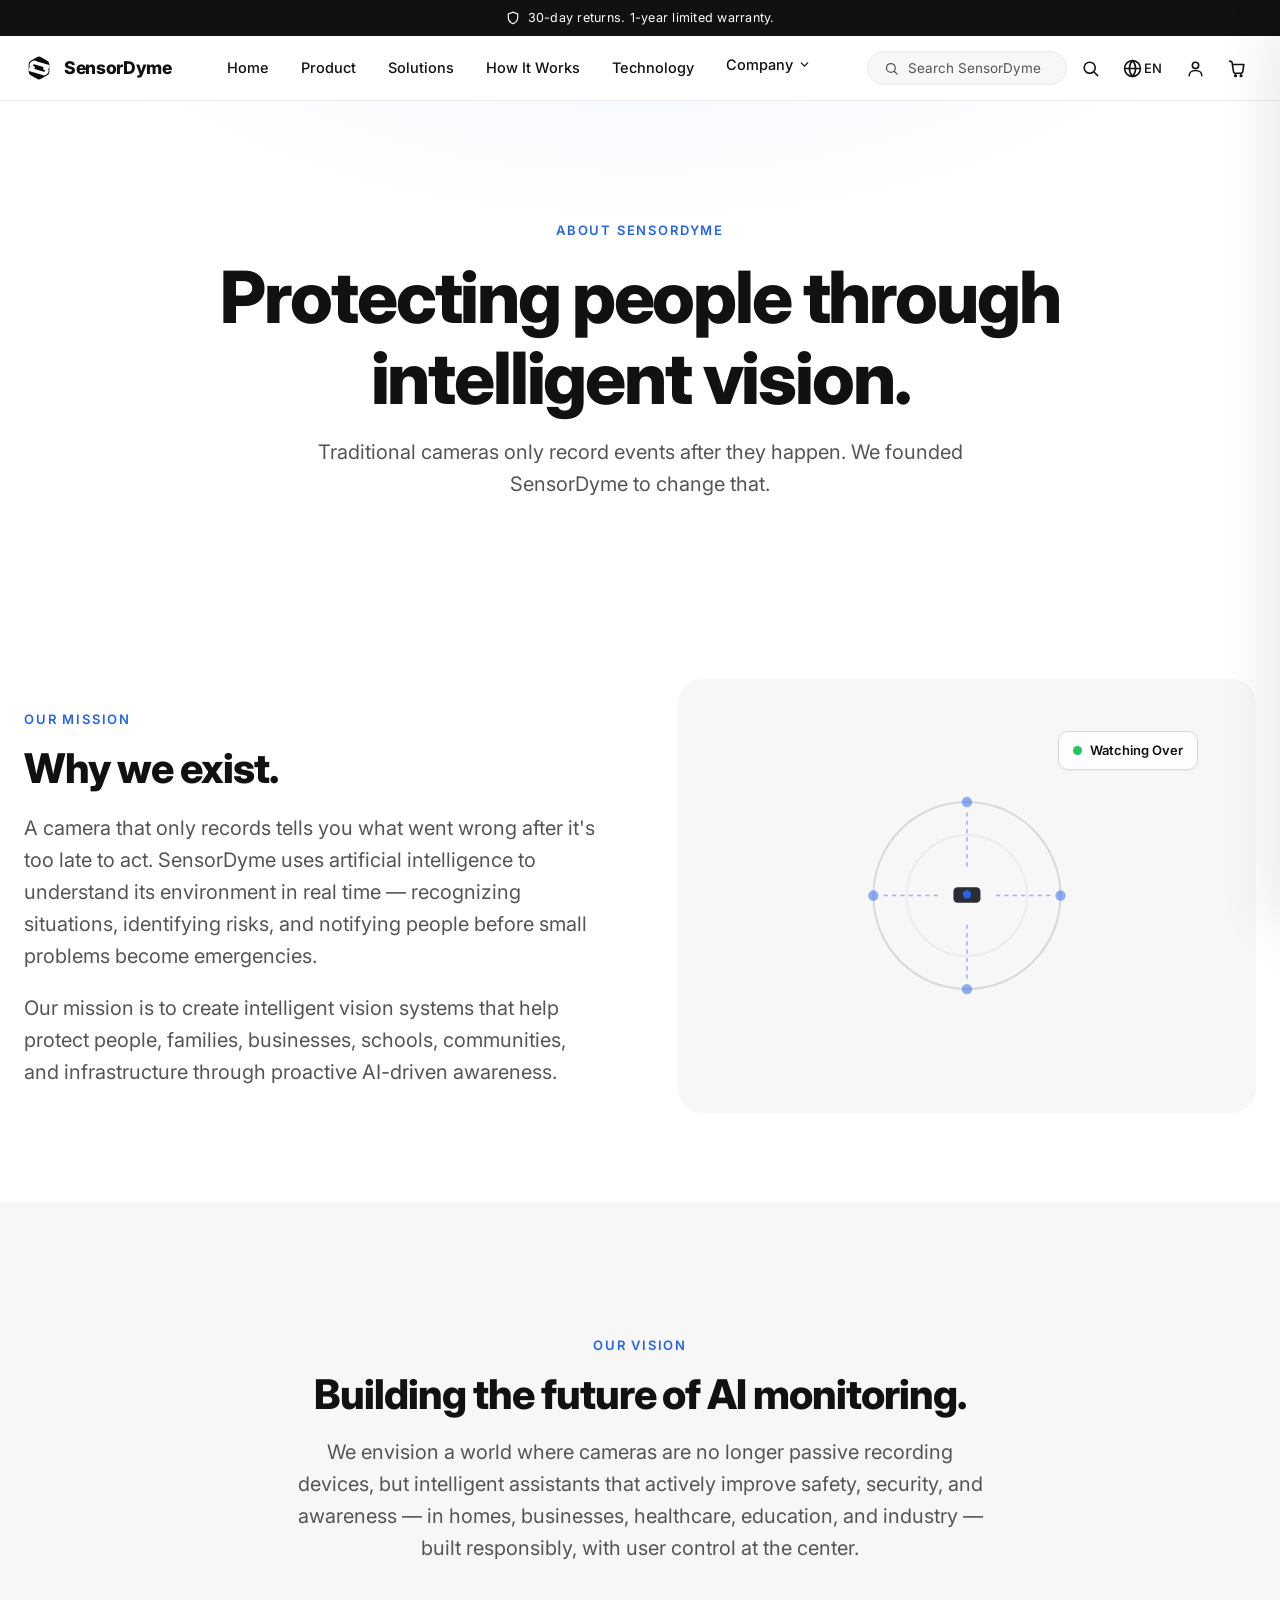
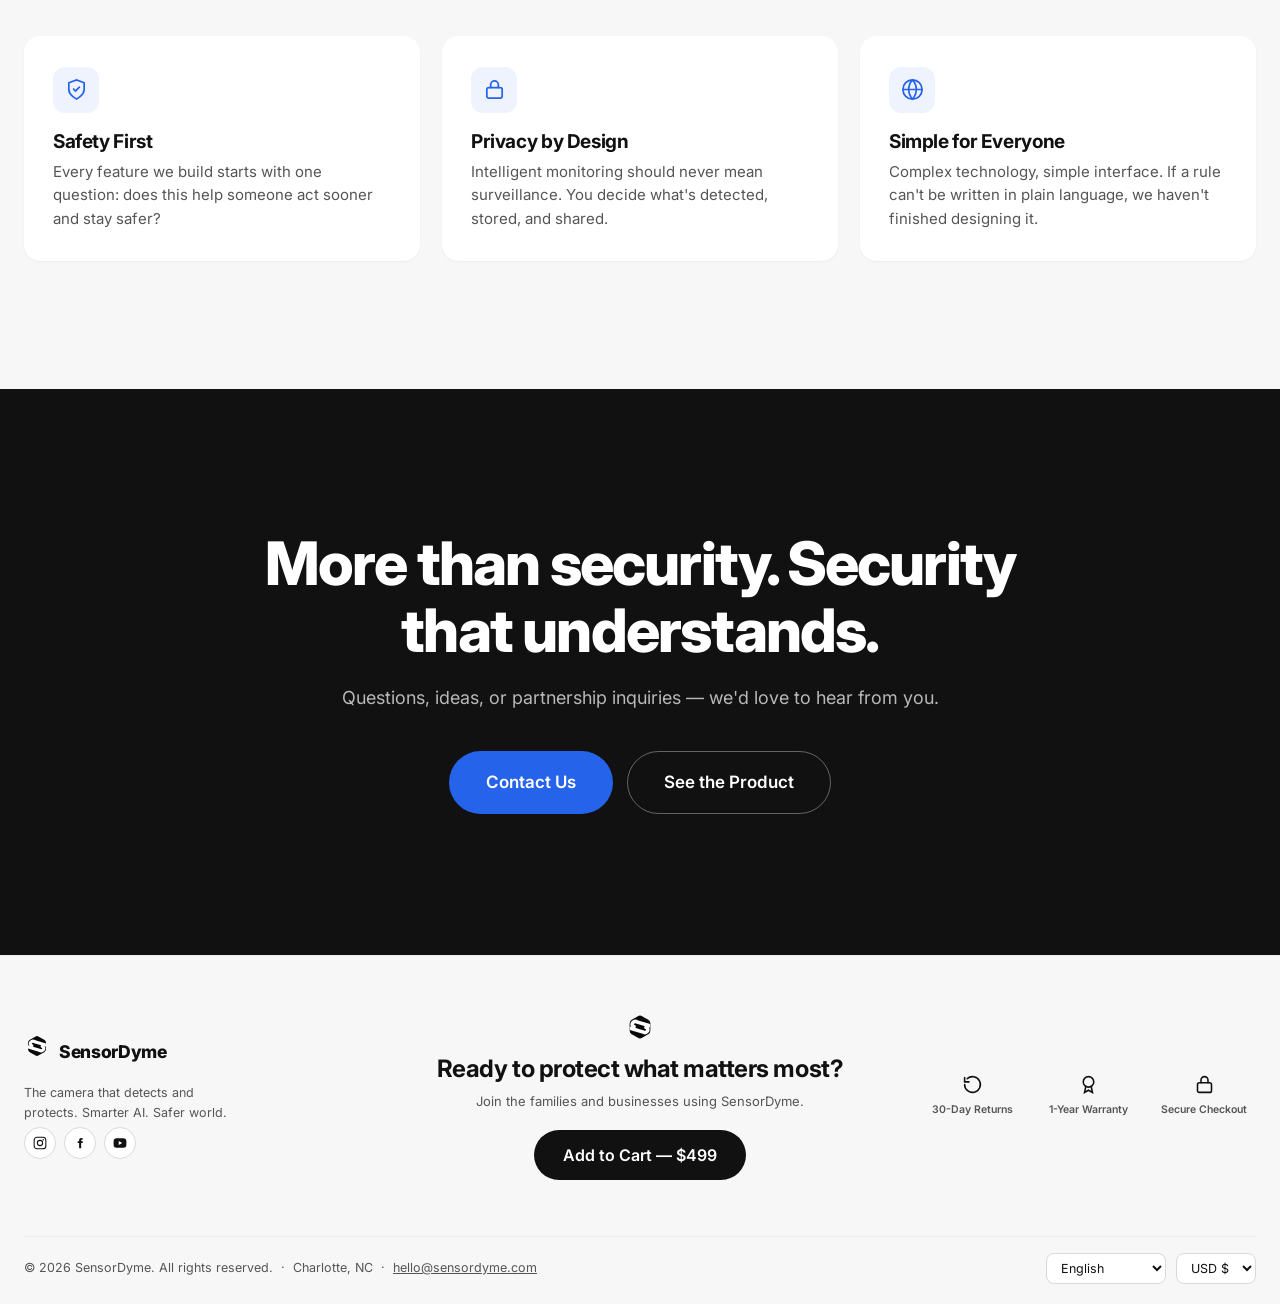
==== commit 631a8b14: "Premium redesign: AI photography, Apple-style carousels, i18n, official camera design - Replace all " ====
--- a/about.html
+++ b/about.html
@@ -18,11 +18,11 @@
 
 <header class="nav" id="nav">
   <div class="announce">
-    <svg viewBox="0 0 24 24" fill="none" stroke="currentColor" stroke-width="2" stroke-linecap="round"><rect x="1" y="6" width="14" height="11" rx="2"/><path d="M15 10h4l3 3v4h-7"/><circle cx="6" cy="19" r="1.6"/><circle cx="18" cy="19" r="1.6"/></svg>
-    <span>Free shipping. 30-day returns. 1-year limited warranty.</span>
+    <svg viewBox="0 0 24 24" fill="none" stroke="currentColor" stroke-width="2" stroke-linecap="round"><path d="M12 22s8-4 8-10V5l-8-3-8 3v7c0 6 8 10 8 10Z"/></svg>
+    <span>30-day returns. 1-year limited warranty.</span>
   </div>
   <div class="container nav__inner">
-    <a class="nav__logo" href="index.html" aria-label="SensorDyme home"><img src="assets/logo.svg" alt="SensorDyme"></a>
+    <a class="nav__logo" href="index.html" aria-label="SensorDyme home"><img src="assets/logo-mark.svg" alt=""><span class="wordmark">SensorDyme</span></a>
     <nav class="nav__links" aria-label="Primary">
       <a class="nav__link" href="index.html">Home</a>
       <a class="nav__link" href="product.html">Product</a>
@@ -30,7 +30,7 @@
       <a class="nav__link" href="index.html#how-it-works">How It Works</a>
       <a class="nav__link" href="product.html#technology">Technology</a>
       <div class="dropdown">
-        <button class="nav__link is-active" type="button" aria-haspopup="true" aria-expanded="false">Company
+        <button class="nav__link" type="button" aria-haspopup="true" aria-expanded="false">Company
           <svg viewBox="0 0 24 24" fill="none" stroke="currentColor" stroke-width="2.2" stroke-linecap="round"><path d="m6 9 6 6 6-6"/></svg>
         </button>
         <div class="dropdown__menu" role="menu">
@@ -188,7 +188,7 @@
   <div class="container">
     <div class="footer2__main">
       <div class="footer2__brand">
-        <img src="assets/logo.svg" alt="SensorDyme">
+        <div class="footer2__logo"><img src="assets/logo-mark.svg" alt=""><span class="wordmark">SensorDyme</span></div>
         <p>The camera that detects and protects. Smarter AI. Safer world.</p>
         <div class="footer2__social">
           <a href="https://www.instagram.com/sensordyme/" target="_blank" rel="noopener" aria-label="Instagram">
@@ -203,12 +203,12 @@
         </div>
       </div>
       <div class="footer2__cta">
+        <img class="footer2__cta-mark" src="assets/logo-mark.svg" alt="">
         <h3>Ready to protect what matters most?</h3>
         <p>Join the families and businesses using SensorDyme.</p>
         <button class="btn btn--dark" data-add-to-cart>Add to Cart — $499</button>
       </div>
       <div class="perks">
-        <div><svg viewBox="0 0 24 24" fill="none" stroke="currentColor" stroke-width="1.8" stroke-linecap="round"><rect x="1" y="6" width="14" height="11" rx="2"/><path d="M15 10h4l3 3v4h-7"/><circle cx="6" cy="19" r="1.6"/><circle cx="18" cy="19" r="1.6"/></svg> Free Shipping</div>
         <div><svg viewBox="0 0 24 24" fill="none" stroke="currentColor" stroke-width="1.8" stroke-linecap="round"><path d="M3 12a9 9 0 1 0 3-6.7"/><path d="M3 4v5h5"/></svg> 30-Day Returns</div>
         <div><svg viewBox="0 0 24 24" fill="none" stroke="currentColor" stroke-width="1.8" stroke-linecap="round"><circle cx="12" cy="9" r="6"/><path d="m9 14-1.5 7L12 18.5 16.5 21 15 14"/></svg> 1-Year Warranty</div>
         <div><svg viewBox="0 0 24 24" fill="none" stroke="currentColor" stroke-width="1.8" stroke-linecap="round"><rect x="4" y="10" width="16" height="11" rx="2"/><path d="M8 10V7a4 4 0 0 1 8 0v3"/></svg> Secure Checkout</div>
--- a/css/style.css
+++ b/css/style.css
@@ -1445,3 +1445,189 @@
   .announce { font-size: 11px; }
   .trust-logos { justify-content: center; }
 }
+
+/* ---- Slot images (assets/img/*.png) layered over gradient+icon fallbacks ---- */
+.ph-img {
+  position: absolute; inset: 0;
+  width: 100%; height: 100%;
+  object-fit: cover;
+  z-index: 1;
+}
+.tile__media, .bento__visual { position: relative; overflow: hidden; }
+.play-badge, .demo-chips { z-index: 2; }
+.photo-ph span { z-index: 2; }
+
+/* ---- Use-case tiles: photo treatment + live AI detection overlay ---- */
+.tile .ph-img { transition: transform 0.55s var(--ease); }
+.tile:hover .ph-img { transform: scale(1.06); }
+.tile__media::after {
+  content: ""; position: absolute; inset: 0; z-index: 2; pointer-events: none;
+  background: linear-gradient(180deg, rgba(17,17,17,0) 52%, rgba(17,17,17,0.5) 100%);
+}
+.tile__vf {
+  position: absolute; inset: 9px; z-index: 3; pointer-events: none; opacity: 0.9;
+  background:
+    linear-gradient(rgba(255,255,255,0.85),rgba(255,255,255,0.85)) left top / 13px 1.5px,
+    linear-gradient(rgba(255,255,255,0.85),rgba(255,255,255,0.85)) left top / 1.5px 13px,
+    linear-gradient(rgba(255,255,255,0.85),rgba(255,255,255,0.85)) right top / 13px 1.5px,
+    linear-gradient(rgba(255,255,255,0.85),rgba(255,255,255,0.85)) right top / 1.5px 13px,
+    linear-gradient(rgba(255,255,255,0.85),rgba(255,255,255,0.85)) left bottom / 13px 1.5px,
+    linear-gradient(rgba(255,255,255,0.85),rgba(255,255,255,0.85)) left bottom / 1.5px 13px,
+    linear-gradient(rgba(255,255,255,0.85),rgba(255,255,255,0.85)) right bottom / 13px 1.5px,
+    linear-gradient(rgba(255,255,255,0.85),rgba(255,255,255,0.85)) right bottom / 1.5px 13px;
+  background-repeat: no-repeat;
+}
+.tile__det {
+  position: absolute; left: 9px; bottom: 9px; z-index: 3;
+  display: flex; align-items: center; gap: 6px;
+  background: rgba(17,17,17,0.55);
+  -webkit-backdrop-filter: blur(6px); backdrop-filter: blur(6px);
+  color: #fff; font-size: 9.5px; font-weight: 600; letter-spacing: 0.02em;
+  padding: 4px 8px; border-radius: 6px;
+  max-width: calc(100% - 18px); white-space: nowrap; overflow: hidden; text-overflow: ellipsis;
+}
+.tile__det i { width: 6px; height: 6px; border-radius: 50%; background: var(--success); flex-shrink: 0; font-style: normal; }
+.tile__det--warn i { background: var(--warning); }
+.tile__det--alert i { background: var(--danger); }
+
+/* ---- Photo-only media: neutral loading background + demo card treatment ---- */
+.tile__media, .demo-card__media { background: #E9EBEE; }
+.demo-card .ph-img { transition: transform 0.55s var(--ease); }
+.demo-card:hover .ph-img { transform: scale(1.05); }
+.demo-card__media::after {
+  content: ""; position: absolute; inset: 0; z-index: 1; pointer-events: none;
+  background: linear-gradient(180deg, rgba(17,17,17,0) 45%, rgba(17,17,17,0.55) 100%);
+}
+
+/* ---- Use-case hero carousel (Apple-style, one slide at a time) ---- */
+.ucc { position: relative; }
+.ucc__viewport {
+  overflow: hidden;
+  border-radius: var(--radius-lg);
+  border: 1px solid var(--gray-light);
+  background: #fff;
+  box-shadow: var(--shadow-lg);
+}
+.ucc__track {
+  display: flex;
+  transition: transform 0.45s var(--ease);
+}
+.ucc__slide {
+  flex: 0 0 100%;
+  min-width: 100%;
+  display: grid;
+  grid-template-columns: 40% 60%;
+  min-height: clamp(380px, 40vw, 540px);
+}
+.ucc__content {
+  display: flex; flex-direction: column; justify-content: center; align-items: flex-start;
+  padding: clamp(28px, 4vw, 60px);
+}
+.ucc__content h3 {
+  font-size: clamp(28px, 3.2vw, 44px);
+  font-weight: 800; letter-spacing: -0.025em; line-height: 1.08;
+}
+.ucc__content > p {
+  color: var(--text-2); font-size: 15.5px; line-height: 1.6;
+  margin-top: 14px; max-width: 380px;
+}
+.ucc__features {
+  list-style: none;
+  margin: 22px 0 28px;
+  display: flex; flex-direction: column; gap: 11px;
+}
+.ucc__features li { display: flex; align-items: center; gap: 10px; font-size: 14px; font-weight: 500; }
+.ucc__features svg { width: 17px; height: 17px; color: var(--accent); flex-shrink: 0; }
+.ucc__media { position: relative; overflow: hidden; }
+.ucc__media img {
+  position: absolute; inset: 0; width: 100%; height: 100%;
+  object-fit: cover;
+  transition: transform 0.6s var(--ease);
+}
+.ucc__slide:hover .ucc__media img { transform: scale(1.04); }
+.ucc__media::after {
+  content: ""; position: absolute; inset: 0; pointer-events: none;
+  background: linear-gradient(180deg, rgba(17,17,17,0) 58%, rgba(17,17,17,0.42) 100%);
+}
+.ucc__media .tile__vf { inset: 14px; z-index: 2; }
+.ucc__media .tile__det {
+  left: 16px; bottom: 16px; z-index: 2;
+  font-size: 12.5px; padding: 7px 13px; border-radius: 8px; gap: 8px;
+}
+.ucc__media .tile__det i { width: 7px; height: 7px; }
+
+.ucc__arrow {
+  position: absolute; top: 50%; z-index: 5;
+  transform: translateY(-50%);
+  width: 54px; height: 54px; border-radius: 50%;
+  background: rgba(255,255,255,0.94);
+  -webkit-backdrop-filter: blur(8px); backdrop-filter: blur(8px);
+  border: 1px solid var(--border);
+  box-shadow: var(--shadow);
+  display: flex; align-items: center; justify-content: center;
+  color: var(--text);
+  transition: transform 0.25s var(--ease), box-shadow 0.25s, background 0.2s;
+}
+.ucc__arrow svg { width: 22px; height: 22px; }
+.ucc__arrow:hover { transform: translateY(-50%) scale(1.1); box-shadow: var(--shadow-lg); background: #fff; }
+.ucc__arrow:active { transform: translateY(-50%) scale(0.98); }
+.ucc__arrow--prev { left: -27px; }
+.ucc__arrow--next { right: -27px; }
+
+.ucc__dots {
+  display: flex; justify-content: center; gap: 8px;
+  margin-top: 24px;
+}
+.ucc__dots button {
+  width: 8px; height: 8px; border-radius: 999px;
+  background: var(--border); border: none; padding: 0;
+  transition: width 0.3s var(--ease), background 0.3s;
+}
+.ucc__dots button:hover { background: var(--text-2); }
+.ucc__dots button.is-active { width: 24px; background: var(--text); }
+
+@media (max-width: 900px) {
+  .ucc__slide { grid-template-columns: 1fr; min-height: 0; }
+  .ucc__media { order: -1; aspect-ratio: 16 / 10; }
+  .ucc__arrow { width: 44px; height: 44px; top: 26%; }
+  .ucc__arrow--prev { left: 10px; }
+  .ucc__arrow--next { right: 10px; }
+  .ucc__content { padding: 24px 22px 30px; }
+}
+@media (prefers-reduced-motion: reduce) {
+  .ucc__track { transition: none; }
+}
+
+/* ---- Brand lockup (hex mark + wordmark) ---- */
+.nav__logo img { height: 30px; width: auto; }
+.wordmark { font-weight: 800; font-size: 17.5px; letter-spacing: -0.02em; color: var(--text); }
+.footer2__logo { display: flex; align-items: center; gap: 9px; margin-bottom: 12px; }
+.footer2__logo img { height: 26px; }
+.footer2__cta-mark { height: 30px; margin: 0 auto 14px; }
+.loader__logo { width: 96px; }
+
+/* ---- Trust strip: bold feature titles ---- */
+.trust-feats {
+  display: grid; grid-template-columns: repeat(4, 1fr);
+  gap: 22px 28px; text-align: center;
+}
+.trust-feats strong { display: block; font-size: 15.5px; font-weight: 800; letter-spacing: -0.01em; }
+.trust-feats p { font-size: 12.5px; color: var(--text-2); margin-top: 5px; line-height: 1.5; }
+@media (max-width: 800px) { .trust-feats { grid-template-columns: repeat(2, 1fr); } }
+
+/* ---- Perks: three entries after removing free shipping ---- */
+.perks { grid-template-columns: repeat(3, 1fr); }
+
+/* ---- Motion polish: springy, Apple-quality easing ---- */
+:root { --ease-spring: cubic-bezier(0.34, 1.4, 0.64, 1); }
+.btn { transition: transform 0.35s var(--ease-spring), box-shadow 0.3s var(--ease), background 0.2s, color 0.2s, border-color 0.2s; }
+.icon-btn { transition: background 0.2s, transform 0.3s var(--ease-spring); }
+.icon-btn:hover { transform: scale(1.08); }
+.ucc__arrow { transition: transform 0.35s var(--ease-spring), box-shadow 0.3s var(--ease), background 0.2s; }
+.card, .tile, .bento__card, .app-phone { transition: transform 0.4s var(--ease-spring), box-shadow 0.4s var(--ease), border-color 0.3s; }
+.fade-up { transition: opacity 0.85s var(--ease), transform 0.85s var(--ease); transition-delay: calc(var(--i, 0) * 70ms); }
+.gthumb { transition: border-color 0.2s, transform 0.3s var(--ease-spring); }
+.gthumb:hover { transform: translateY(-2px); }
+@media (prefers-reduced-motion: reduce) {
+  .icon-btn:hover, .gthumb:hover { transform: none; }
+}
